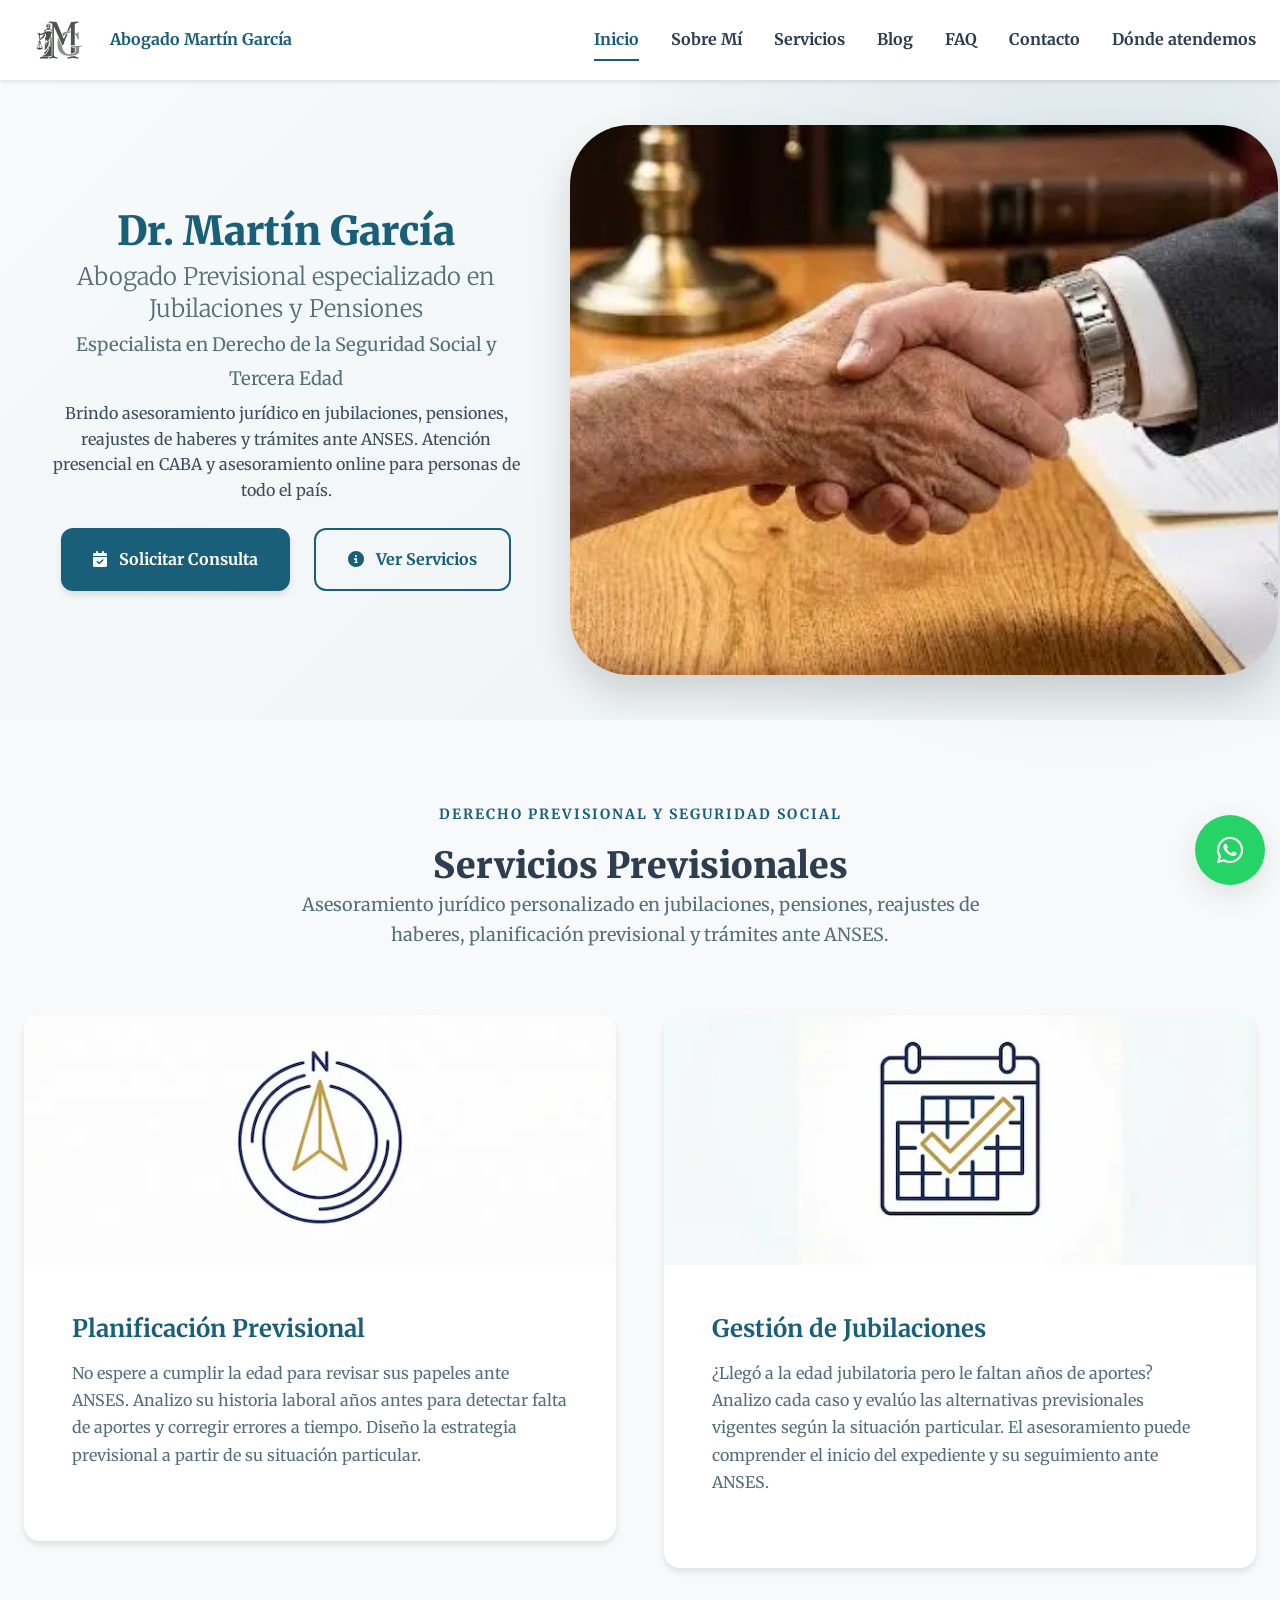
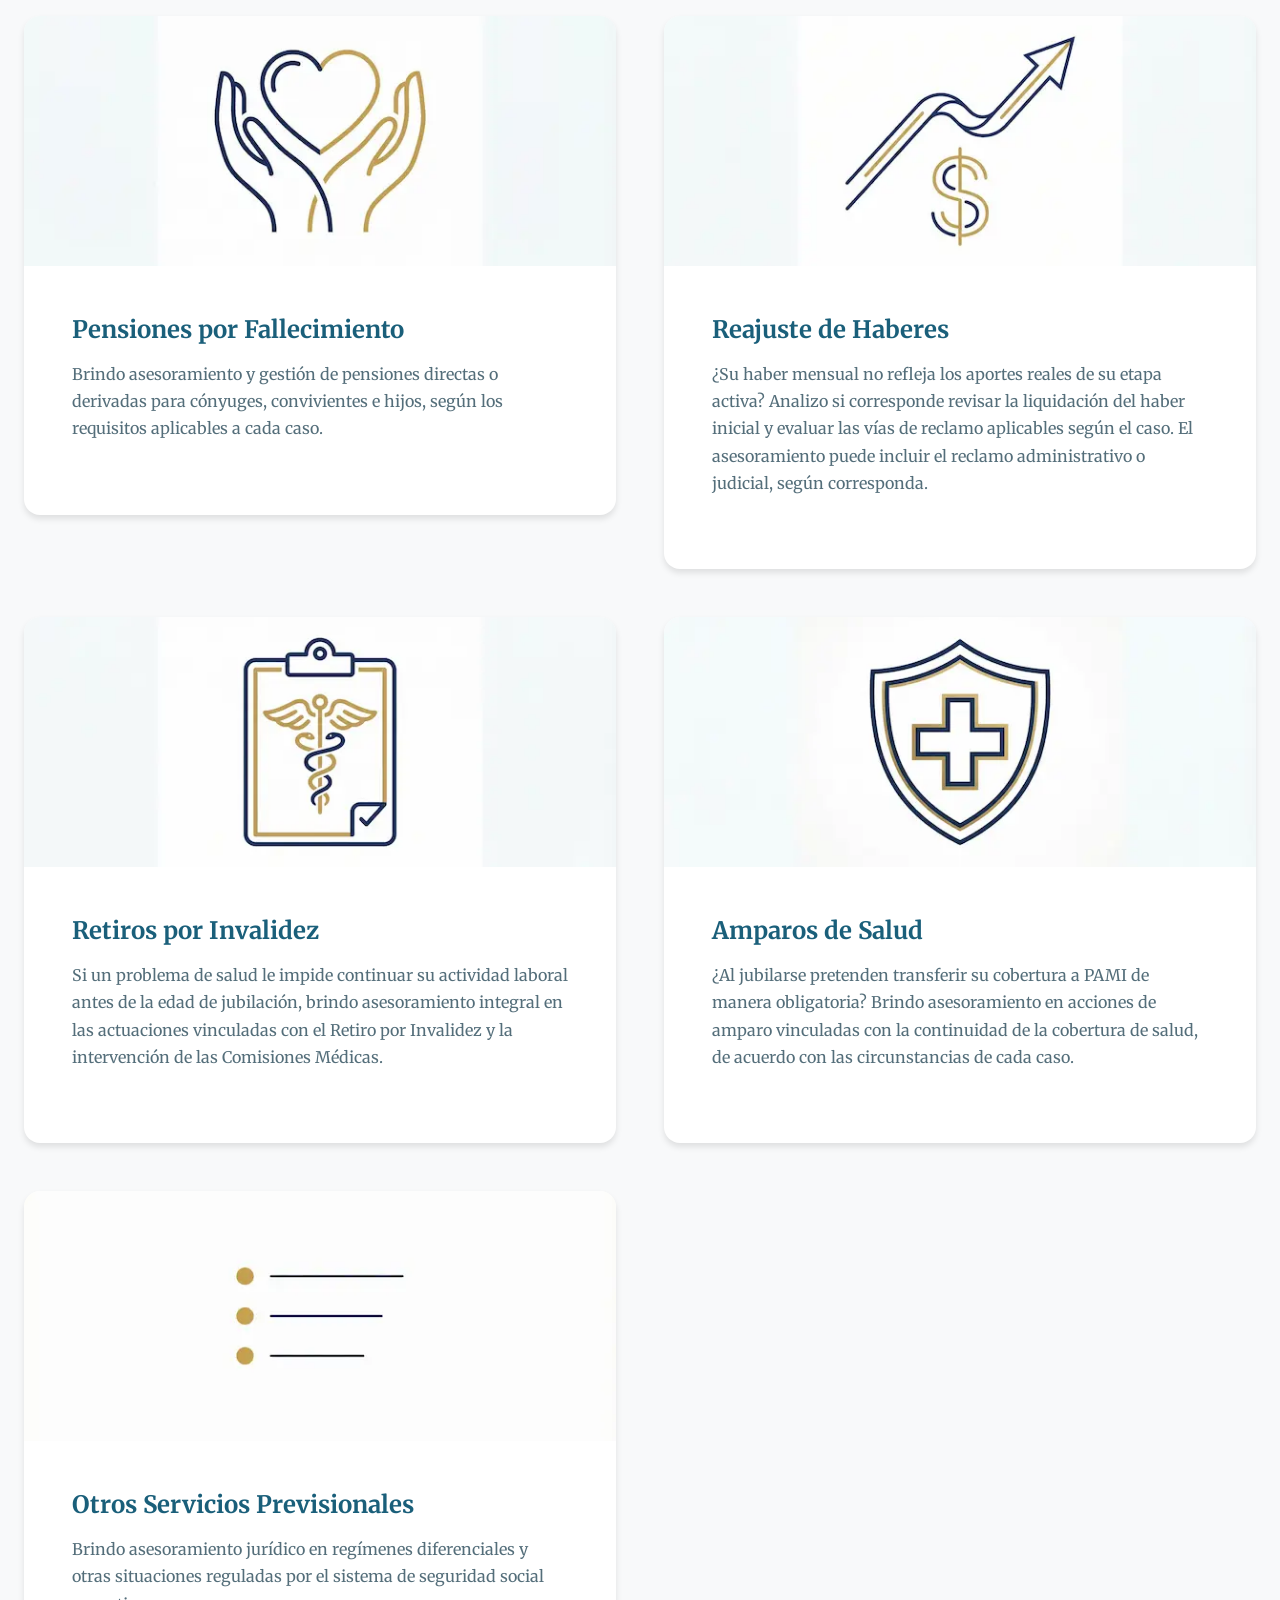
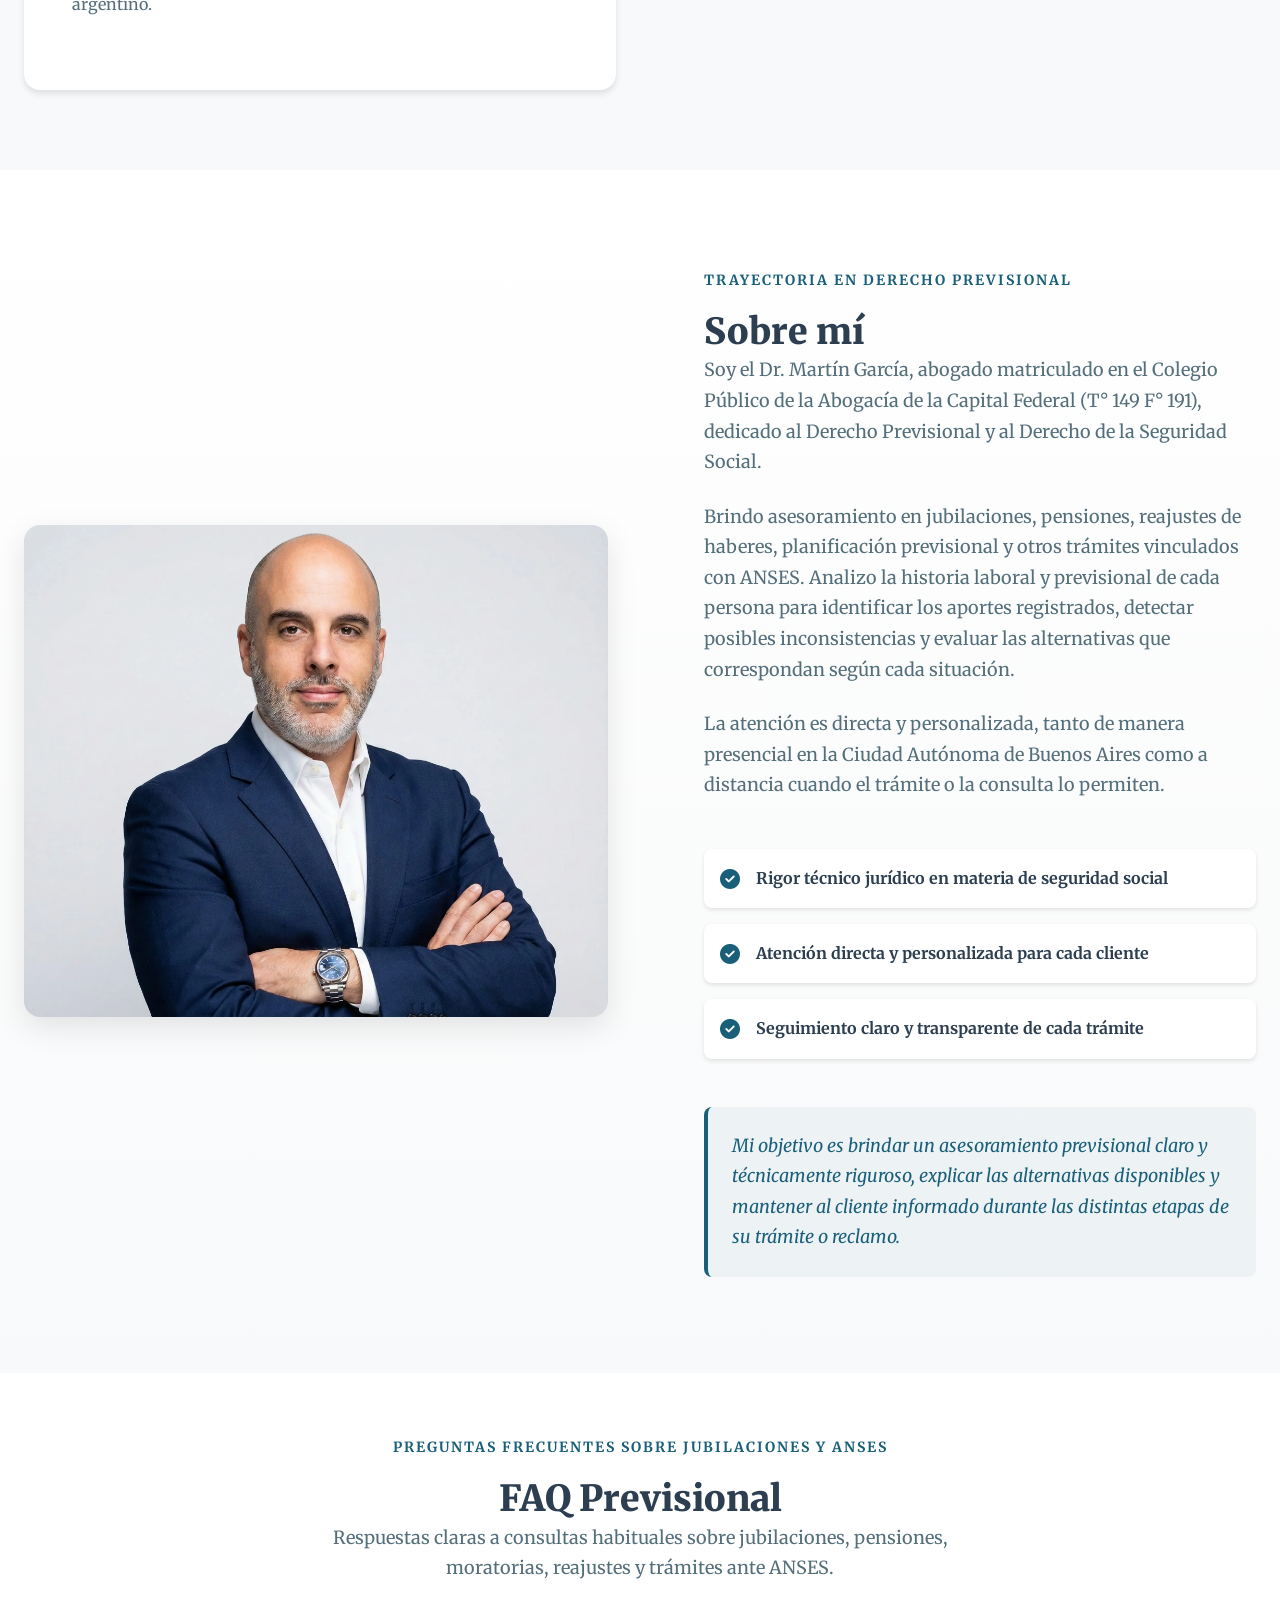
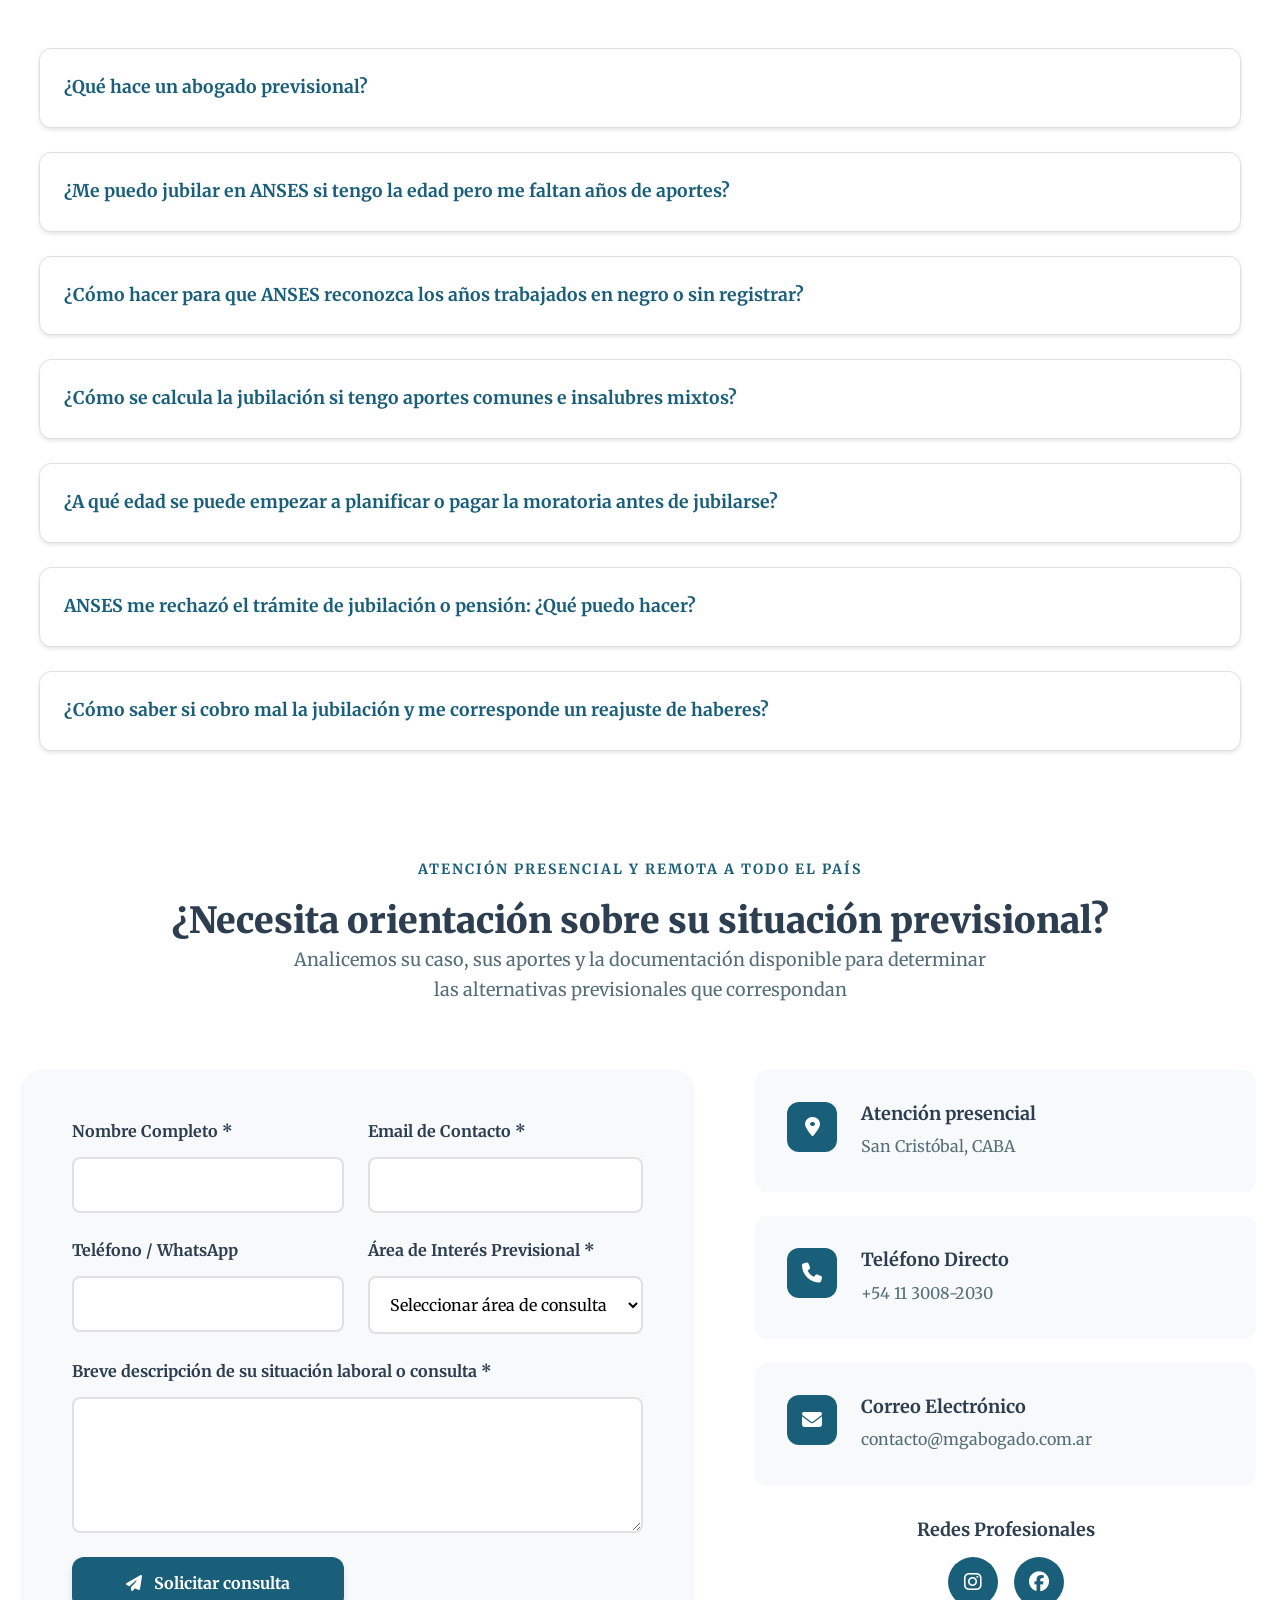
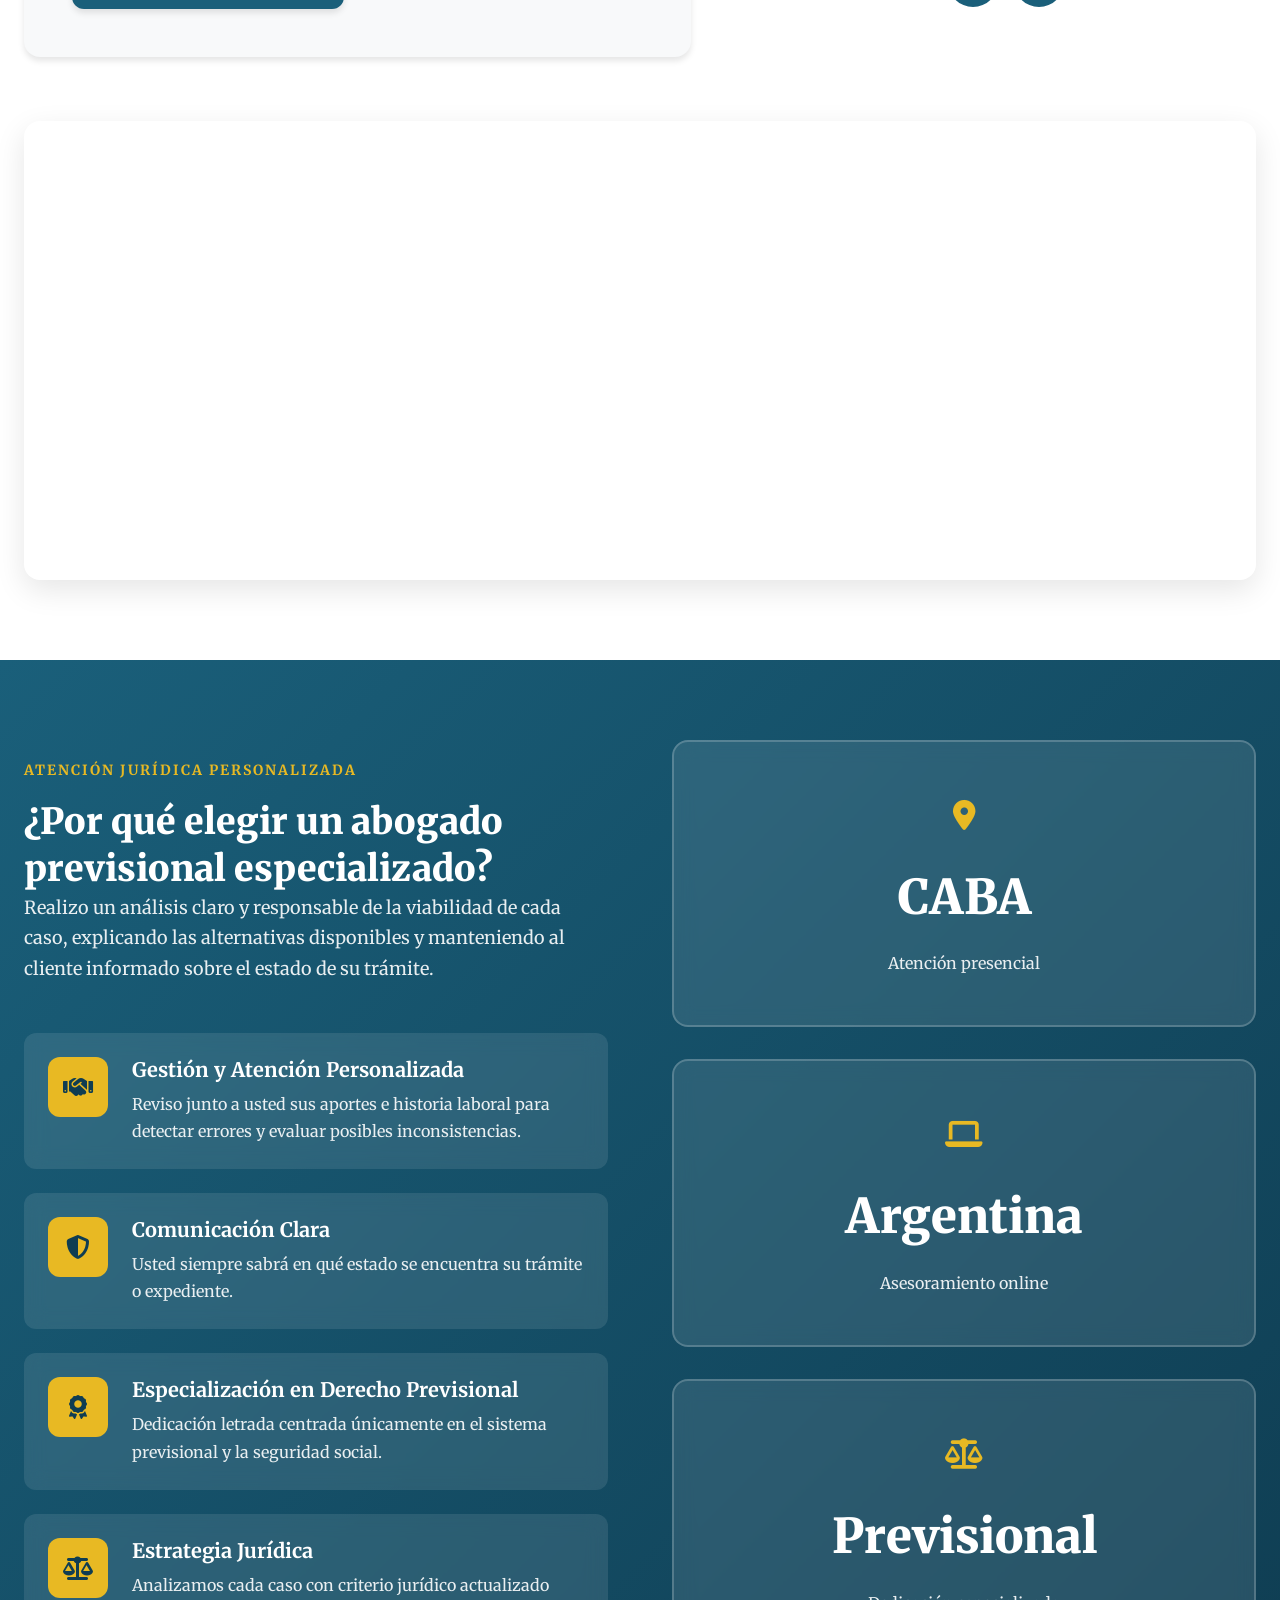
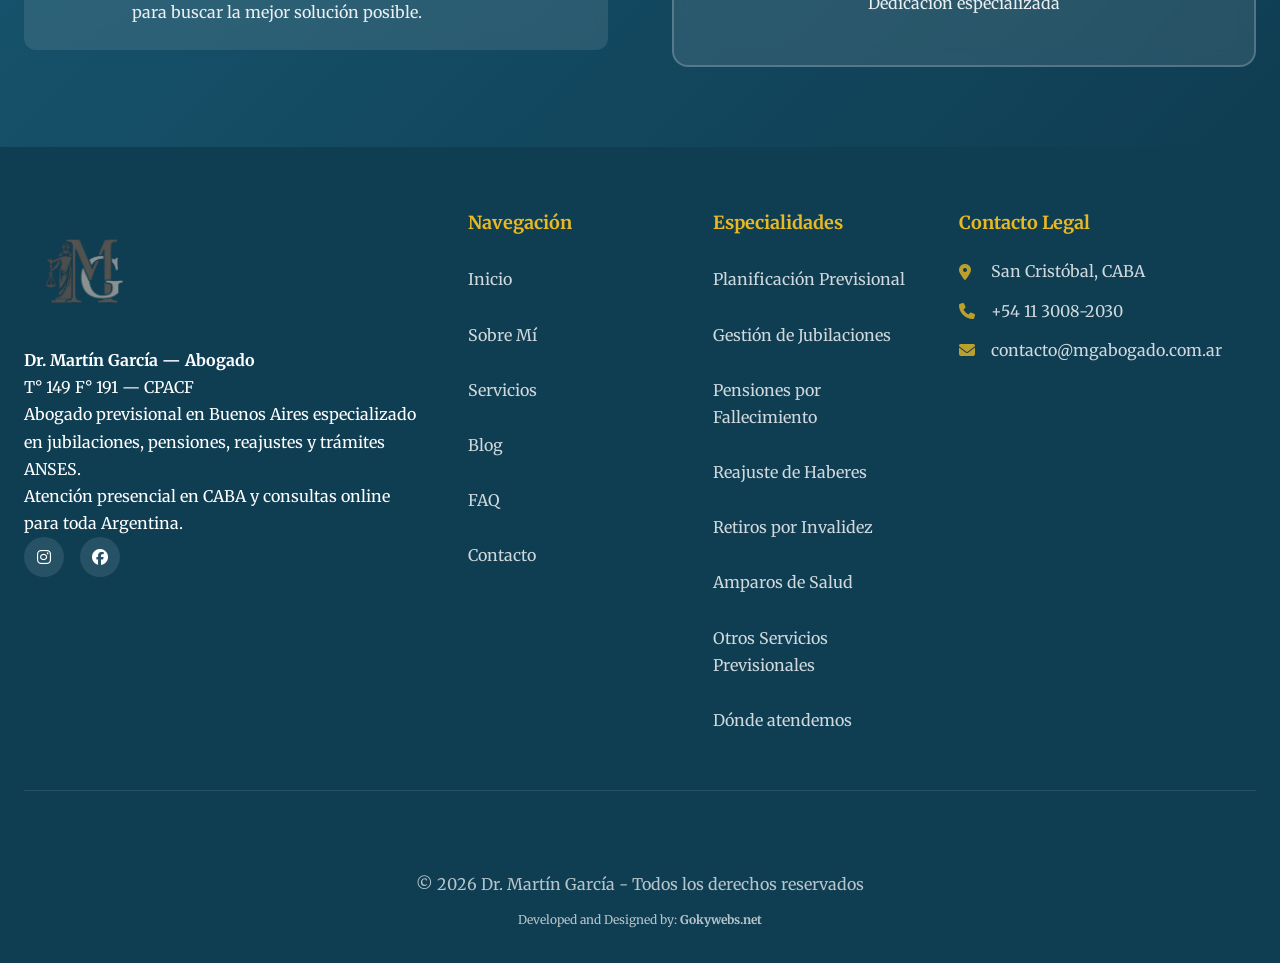
==== index.html @ fd9312ac "Retirar correcciones del punto 2 y conservar solo el punto 1 inglés" ====
<!DOCTYPE html>
<html lang="es">
<head>
    <script type="text/javascript">
    (function(c,l,a,r,i,t,y){
        c[a]=c[a]||function(){(c[a].q=c[a].q||[]).push(arguments)};
        t=l.createElement(r);t.async=1;t.src="https://www.clarity.ms/tag/"+i;
        y=l.getElementsByTagName(r)[0];y.parentNode.insertBefore(t,y);
    })(window, document, "clarity", "script", "xv4t9fs9gx");
</script>
    <!-- Google Tag Manager -->
<script>(function(w,d,s,l,i){w[l]=w[l]||[];w[l].push({'gtm.start':
new Date().getTime(),event:'gtm.js'});var f=d.getElementsByTagName(s)[0],
j=d.createElement(s),dl=l!='dataLayer'?'&l='+l:'';j.async=true;j.src=
'https://www.googletagmanager.com/gtm.js?id='+i+dl;f.parentNode.insertBefore(j,f);
})(window,document,'script','dataLayer','GTM-MPMJT2L8');</script>
<!-- End Google Tag Manager -->
    <meta charset="UTF-8">
    <meta name="viewport" content="width=device-width, initial-scale=1.0">
    
<link rel="icon" type="image/x-icon" href="images/Logos/Martin Garcia Servicios Legales - Isotipo.ico">
    <link rel="apple-touch-icon" href="images/Logos/Martin Garcia Servicios Legales - Isotipo.png">
    
    <meta name="theme-color" content="#1A2E40">
    

    <title>Abogado Previsional en CABA | Jubilaciones y Pensiones</title>
    <meta name="description" content="Abogado previsional en CABA especializado en jubilaciones, pensiones, reajustes de haberes y trámites ante ANSES. Atención presencial y online.">
    <meta name="keywords" content="abogado previsional, jubilaciones, pensiones, ANSES, reajuste de haberes, amparo de salud, abogado previsional buenos aires, moratorias previsionales, retiro por invalidez, derecho previsional argentina, aportes jubilatorios">
    <meta name="author" content="Dr. Martín García">
    <meta name="robots" content="index, follow, max-image-preview:large">
    <meta name="geo.region" content="AR-C">
<meta name="geo.placename" content="Buenos Aires">
<meta name="geo.position" content="-34.6037;-58.3816">
<meta name="ICBM" content="-34.6037, -58.3816">
<meta name="language" content="Spanish">
    <meta property="og:title" content="Abogado Previsional en CABA | Jubilaciones, Pensiones y Reajustes ANSES">
    <meta property="og:description" content="Asesoramiento legal profesional en jubilaciones, pensiones, reajustes y moratorias ante ANSES. Gestión integral presencial y remota para todo el país.">
    <meta property="og:type" content="website">
    
    <meta property="og:site_name" content="Martín García">
    <meta property="og:url" content="https://mgabogado.com.ar/">
    <meta property="og:image" content="https://mgabogado.com.ar/images/Logos/social-share.jpg">
    <meta property="og:image:width" content="1200">
<meta property="og:image:height" content="630">
    <meta property="og:locale" content="es_AR">
    
    <meta name="twitter:card" content="summary_large_image">
    <meta name="twitter:title" content="Abogado Previsional en CABA | Jubilaciones, Pensiones y Reajustes ANSES">
    <meta name="twitter:description" content="Especialista en jubilaciones, pensiones y reajustes en el sistema previsional argentino.">
    <meta name="twitter:image" content="https://mgabogado.com.ar/images/Logos/Martin Garcia Servicios Legales - Isotipo.jpg">
    
    <link rel="canonical" href="https://mgabogado.com.ar/">
<link rel="alternate" hreflang="es-AR" href="https://mgabogado.com.ar/">
<link rel="alternate" hreflang="en" href="https://mgabogado.com.ar/en">
<link rel="alternate" hreflang="x-default" href="https://mgabogado.com.ar/">
   <link rel="preload" as="image" href="images/Logo.webp">
    <link rel="stylesheet" href="styles.css">
    <link rel="preconnect" href="https://fonts.googleapis.com">
<link rel="preconnect" href="https://fonts.gstatic.com" crossorigin>
<link href="https://fonts.googleapis.com/css2?family=Merriweather:wght@300;400;700;900&display=swap" rel="stylesheet" media="print" onload="this.media='all'">
    <link rel="stylesheet" href="https://cdnjs.cloudflare.com/ajax/libs/font-awesome/6.4.0/css/all.min.css" media="print" onload="this.media='all'">
   
<script type="application/ld+json">
{
  "@context": "https://schema.org",
  "@type": "FAQPage",
  "mainEntity": [
    {
      "@type": "Question",
      "name": "¿Qué hace un abogado previsional?",
      "acceptedAnswer": {
        "@type": "Answer",
        "text": "Un abogado previsional analiza la situación laboral y previsional de una persona, revisa sus aportes y servicios y determina las alternativas disponibles para acceder a una jubilación, pensión u otro beneficio previsional. También puede intervenir ante ANSES y en reclamos administrativos o judiciales cuando corresponde."
      }
    },
    {
      "@type": "Question",
      "name": "¿Me puedo jubilar en ANSES si tengo la edad pero me faltan años de aportes?",
      "acceptedAnswer": {
        "@type": "Answer",
        "text": "Sí, en muchos casos es posible acceder a la jubilación aun cuando faltan años de aportes, mediante los regímenes de regularización previsional vigentes (moratorias). Actualmente, la posibilidad de regularizar aportes depende de las modalidades habilitadas por la normativa vigente, que permiten cancelar períodos faltantes para poder completar los requisitos y acceder al beneficio jubilatorio en ANSES."
      }
    },
    {
      "@type": "Question",
      "name": "¿Cómo hacer para que ANSES reconozca los años trabajados en negro o sin registrar?",
      "acceptedAnswer": {
        "@type": "Answer",
        "text": "Para solicitar el reconocimiento de aportes no registrados, se puede iniciar un trámite de probatoria de servicios, aportando prueba documental del vínculo laboral. Esto puede incluir recibos de sueldo, certificaciones laborales, aportes sindicales, registros de obra social o cualquier documentación que permita acreditar la relación de trabajo para su incorporación al cómputo previsional."
      }
    },
    {
      "@type": "Question",
      "name": "¿Cómo se calcula la jubilación si tengo aportes comunes e insalubres mixtos?",
      "acceptedAnswer": {
        "@type": "Answer",
        "text": "Cuando existen servicios comunes e insalubres, no se suman de forma directa. Se aplica un prorrateo de servicios, que permite determinar cómo impactan los distintos períodos en la edad jubilatoria y en los años requeridos. Este mecanismo combina la normativa aplicable a cada tipo de actividad para establecer la edad efectiva de acceso al beneficio previsional."
      }
    },
    {
      "@type": "Question",
      "name": "¿A qué edad se puede empezar a planificar o pagar la moratoria antes de jubilarse?",
      "acceptedAnswer": {
        "@type": "Answer",
        "text": "La planificación previsional puede iniciarse varios años antes de la edad jubilatoria. En la práctica, muchas personas comienzan a analizar su situación a partir de los 50 años en mujeres y 55 en hombres, con el objetivo de evaluar aportes faltantes y posibles escenarios de regularización. Esto permite anticipar el acceso al beneficio y ordenar la situación previsional con tiempo, según la normativa vigente."
      }
    },
    {
      "@type": "Question",
      "name": "ANSES me rechazó el trámite de jubilación o pensión: ¿Qué puedo hacer?",
      "acceptedAnswer": {
        "@type": "Answer",
        "text": "Si el organismo emite una resolución denegatoria, es posible revisar los fundamentos del rechazo y presentar un recurso administrativo o judicial, según el caso. En general, los reclamos pueden tramitarse mediante recursos ante la CARSS o mediante acciones judiciales previsionales, dependiendo del motivo del rechazo y de la etapa del expediente."
      }
    },
    {
      "@type": "Question",
      "name": "¿Cómo saber si cobro mal la jubilación y me corresponde un reajuste de haberes?",
      "acceptedAnswer": {
        "@type": "Answer",
        "text": "Para determinar si un haber jubilatorio está correctamente calculado, es necesario analizar la historia laboral, los salarios históricos y la movilidad aplicada en el beneficio. Cuando existen diferencias entre los ingresos reales y el haber percibido, puede corresponder un análisis técnico de reajuste previsional, considerando la normativa vigente y la jurisprudencia de la Corte Suprema en materia de movilidad jubilatoria."
      }
    }
  ]
}
</script>

<script type="application/ld+json">
{
  "@context": "https://schema.org",
  "@graph": [

    {
      "@type": "Person",
      "@id": "https://mgabogado.com.ar/#person",
      "name": "Dr. Martín García",
      "url": "https://mgabogado.com.ar/",
      "image": "https://mgabogado.com.ar/images/FotoPerfil.webp",
      "jobTitle": "Abogado Previsional",
      "mainEntityOfPage": {
        "@id": "https://mgabogado.com.ar/#webpage"
      },
      "description": "Dr. Martín García, abogado previsional matriculado en el Colegio Público de la Abogacía de la Capital Federal, dedicado al Derecho Previsional y al Derecho de la Seguridad Social.",
      "telephone": "+541130082030",
      "email": "contacto@mgabogado.com.ar",
      "address": {
        "@type": "PostalAddress",
        "addressLocality": "Buenos Aires",
        "addressRegion": "CABA",
        "addressCountry": "AR"
      },
      "areaServed": [
        {"@type": "City", "name": "Ciudad Autónoma de Buenos Aires"},
        {"@type": "Country", "name": "Argentina"}
      ],
      "knowsAbout": [
        "Derecho Previsional",
        "Derecho de la Seguridad Social",
        "Jubilaciones",
        "Pensiones",
        "ANSES",
        "Reajuste de Haberes",
        "Retiro por Invalidez",
        "Pensiones por Fallecimiento",
        "Planificación Previsional",
        "Moratorias Previsionales"
      ],
      "sameAs": [
        "https://www.instagram.com/ab.martingarcia/",
        "https://www.facebook.com/AbogadoGarciaMartin/",
        "https://ar.linkedin.com/in/martin-gabriel-garcia"
      ],
      "hasOfferCatalog": {
        "@type": "OfferCatalog",
        "name": "Servicios Jurídicos Previsionales",
        "itemListElement": [
          {"@type": "Offer", "itemOffered": {"@type": "Service", "name": "Planificación Previsional"}},
          {"@type": "Offer", "itemOffered": {"@type": "Service", "name": "Gestión de Jubilaciones"}},
          {"@type": "Offer", "itemOffered": {"@type": "Service", "name": "Pensiones por Fallecimiento"}},
          {"@type": "Offer", "itemOffered": {"@type": "Service", "name": "Reajuste de Haberes"}},
          {"@type": "Offer", "itemOffered": {"@type": "Service", "name": "Retiro por Invalidez"}},
          {"@type": "Offer", "itemOffered": {"@type": "Service", "name": "Amparos de Salud"}}
        ]
      }
    },

    {
      "@type": "WebSite",
      "@id": "https://mgabogado.com.ar/#website",
      "url": "https://mgabogado.com.ar/",
      "name": "Dr. Martín García - Abogado Previsional",
      "publisher": {
        "@id": "https://mgabogado.com.ar/#person"
      },
      "inLanguage": "es-AR"
    },

    {
      "@type": "WebPage",
      "@id": "https://mgabogado.com.ar/#webpage",
      "url": "https://mgabogado.com.ar/",
      "name": "Abogado Previsional en CABA | Jubilaciones, Pensiones y Reajustes ANSES",
      "isPartOf": {
        "@id": "https://mgabogado.com.ar/#website"
      },
      "about": [
        {"@id": "https://mgabogado.com.ar/#person"},
        {
          "@type": "DefinedTerm",
          "name": "Derecho Previsional"
        },
        {
          "@type": "DefinedTerm",
          "name": "Jubilaciones ANSES"
        }
      ],
      "mentions": [
        {
          "@type": "Thing",
          "name": "Reajuste de Haberes"
        },
        {
          "@type": "Thing",
          "name": "Moratorias Previsionales"
        }
      ],
      "primaryImageOfPage": {
        "@type": "ImageObject",
        "url": "https://mgabogado.com.ar/images/Logos/Martin%20Garcia%20Servicios%20Legales%20-%20Isotipo.png"
      }
    }

  ]
}
</script>

<style>
        .hero__title {
            margin-bottom: 0.3rem !important;
        }
        .hero__description {
            margin-top: 0 !important;
            margin-bottom: 0.4rem !important;
            font-size: 1.15rem !important;
        }
        .hero__seo-text {
            margin-top: 0 !important;
            margin-bottom: 1.5rem !important;
            font-size: 1rem !important;
            line-height: 1.6 !important;
            opacity: .92 !important;
            max-width: 700px !important;
        }
    </style>
</head>
<body>
    <!-- Google Tag Manager (noscript) -->
<noscript><iframe src="https://www.googletagmanager.com/ns.html?id=GTM-MPMJT2L8"
height="0" width="0" style="display:none;visibility:hidden"></iframe></noscript>
<!-- End Google Tag Manager (noscript) -->
    <header class="header" id="header">
        <nav class="nav container">
            <div class="nav__brand">
                <img src="images/Logo.webp" alt="Dr. Martín García - Abogado previsional en Buenos Aires" class="nav__logo">
                <span class="nav__name">Abogado Martín García</span>
            </div>
            
            <div class="nav__menu" id="nav-menu">
                <ul class="nav__list">
                    <li class="nav__item">
                        <a href="#inicio" class="nav__link active-link" title="Ir al inicio">Inicio</a>
                    </li>
                    <li class="nav__item">
                        <a href="#sobre-mi" class="nav__link" title="Conocer la trayectoria del Dr. Martín García">Sobre Mí</a>
                    </li>
                    <li class="nav__item">
                        <a href="#servicios" class="nav__link" title="Servicios legales previsionales">Servicios</a>
                    </li>
                    <li class="nav__item">
                        <a href="https://blog.mgabogado.com.ar" target="_blank" rel="noopener noreferrer" class="nav__link" title="Visitar el blog de Derecho Previsional">Blog</a>
                    </li>
<li class="nav__item">
    <a href="#faq" class="nav__link">FAQ</a>
</li>
                    <li class="nav__item">
                        <a href="#contacto" class="nav__link" title="Contactar al Dr. Martín García">Contacto</a>
                    </li>
                    <li class="nav__item">
                        <a href="abogado-previsional-buenos-aires.html" class="nav__link" title="Dónde atendemos">Dónde atendemos</a>
                    </li>
                </ul>
                <div class="nav__close" id="nav-close">
                    <i class="fas fa-times"></i>
                </div>
            </div>

            <div class="nav__toggle" id="nav-toggle">
                <i class="fas fa-bars"></i>
            </div>
        </nav>
    </header>

    <section class="hero" id="inicio">
        <div class="hero__container container">
            <div class="hero__content">
                <div class="hero__text" data-aos="fade-right">

                    <h1 class="hero__title">
                        <span class="hero__title-main">
                            Dr. Martín García
                        </span>
                        <span class="hero__title-sub">
                            Abogado Previsional especializado en Jubilaciones y Pensiones
                        </span>
                    </h1>

                    <p class="hero__description">
                        Especialista en Derecho de la Seguridad Social y Tercera Edad
                    </p>

                    <p class="hero__seo-text">
                        Brindo asesoramiento jurídico en jubilaciones, pensiones, reajustes de haberes y trámites ante ANSES. Atención presencial en CABA y asesoramiento online para personas de todo el país.
                    </p>

                    <div class="hero__buttons">
                        <a href="#contacto" class="btn btn--primary" title="Solicitar una consulta legal">
                            <i class="fas fa-calendar-check"></i>
                            Solicitar Consulta
                        </a>
                        <a href="#servicios" class="btn btn--secondary" title="Ver servicios previsionales">
                            <i class="fas fa-info-circle"></i>
                            Ver Servicios
                        </a>
                    </div>

                </div>
            </div>

            <div class="hero__image" data-aos="fade-left">
           <div class="hero__image-wrapper">
    <img 
        src="images/Derecho.webp"
        alt="Abogado previsional especializado en jubilaciones y pensiones en Argentina"
        fetchpriority="high"
        loading="eager"
        width="700"
        height="900"
    >
    <div class="hero__image-decoration"></div>
</div>
            </div>
        </div>
    </section>

    <section class="services" id="servicios">
        <div class="container">
            <div class="section__header" data-aos="fade-up">
                <span class="section__subtitle">Derecho Previsional y Seguridad Social</span>
                <h2><span class="section__title">Servicios Previsionales</span></h2>
                <p class="section__description">
                    Asesoramiento jurídico personalizado en jubilaciones, pensiones, reajustes de haberes, planificación previsional y trámites ante ANSES.
                </p>
            </div>

            <div class="services__grid">
                <a href="planificacion-previsional.html" class="service-card-link">

<div class="service-card" data-aos="fade-up" data-aos-delay="100">
                    <div class="service-card__image">
                        <img src="images/planificacion.webp" alt="Icono de Planificación Previsional y análisis de aportes">

                    </div>
                    <div class="service-card__content">
                        <h3 class="service-card__title">Planificación Previsional</h3>
                        <p class="service-card__description">
                            No espere a cumplir la edad para revisar sus papeles ante ANSES. Analizo su historia laboral años antes para detectar falta de aportes y corregir errores a tiempo. Diseño la estrategia previsional a partir de su situación particular.
                        </p>
                        <ul class="service-card__list">
                            <li><i class="fas fa-chevron-right"></i> Análisis integral de historia laboral</li>
                            <li><i class="fas fa-chevron-right"></i> Detección de aportes no registrados</li>
                            <li><i class="fas fa-chevron-right"></i> Corrección de datos patrimoniales</li>
                            <li><i class="fas fa-chevron-right"></i> Estrategia de jubilación anticipada</li>
                            <li><i class="fas fa-chevron-right"></i> Maximización del haber previsional</li>
                        </ul>
                    </div>
                </div>

</a>
<a href="gestion-jubilaciones.html" class="service-card-link">                
<div class="service-card" data-aos="fade-up" data-aos-delay="200">
                    <div class="service-card__image">
                        <img src="images/jubilaciones.webp" alt="Icono de Gestión de Jubilaciones ordinarias y especiales">                    </div> 
                    <div class="service-card__content">
                        <h3 class="service-card__title">Gestión de Jubilaciones</h3>
                        <p class="service-card__description">
                            ¿Llegó a la edad jubilatoria pero le faltan años de aportes? Analizo cada caso y evalúo las alternativas previsionales vigentes según la situación particular. El asesoramiento puede comprender el inicio del expediente y su seguimiento ante ANSES.
                        </p>
                        <ul class="service-card__list">
                            <li><i class="fas fa-chevron-right"></i> Aplicación de moratorias previsionales vigentes</li>
                            <li><i class="fas fa-chevron-right"></i> Armado e inicio de expedientes administrativos</li>
                            <li><i class="fas fa-chevron-right"></i> Seguimiento completo en dependencias de ANSES</li>
                            <li><i class="fas fa-chevron-right"></i> Regularización de deudas autónomas</li>
                            <li><i class="fas fa-chevron-right"></i> Acompañamiento integral hasta el primer cobro</li>
                        </ul>
                    </div>
                </div>
</a>
<a href="pensiones-por-fallecimiento.html" class="service-card-link">
                <div class="service-card" data-aos="fade-up" data-aos-delay="300">
                    <div class="service-card__image">
                        <img src="images/pensiones.webp" alt="Icono de trámite de Pensiones por fallecimiento">
                    </div>
                    <div class="service-card__content">
                        <h3 class="service-card__title">Pensiones por Fallecimiento</h3>
                        <p class="service-card__description">
                            Brindo asesoramiento y gestión de pensiones directas o derivadas para cónyuges, convivientes e hijos, según los requisitos aplicables a cada caso.
                        </p>
                        <ul class="service-card__list">
                            <li><i class="fas fa-chevron-right"></i> Pensiones directas por fallecimiento de activo</li>
                            <li><i class="fas fa-chevron-right"></i> Pensiones derivadas de un haber jubilatorio</li>
                            <li><i class="fas fa-chevron-right"></i> Acreditación de vínculos para convivientes</li>
                            <li><i class="fas fa-chevron-right"></i> Solicitud de beneficios para hijos menores o con discapacidad</li>
                            <li><i class="fas fa-chevron-right"></i> Trámite prioritario y urgente</li>
                        </ul>
                    </div>
                </div>
</a>
<a href="reajuste-de-haberes.html" class="service-card-link">
                <div class="service-card" data-aos="fade-up" data-aos-delay="400">
                    <div class="service-card__image">
                        <img src="images/reajuste.webp" alt="Icono de Reajuste de Haberes y demandas judiciales">
                    </div> 
                    <div class="service-card__content">
                        <h3 class="service-card__title">Reajuste de Haberes</h3>
                        <p class="service-card__description">
                            ¿Su haber mensual no refleja los aportes reales de su etapa activa? Analizo si corresponde revisar la liquidación del haber inicial y evaluar las vías de reclamo aplicables según el caso. El asesoramiento puede incluir el reclamo administrativo o judicial, según corresponda.
                        </p>
                        <ul class="service-card__list">
                            <li><i class="fas fa-chevron-right"></i> Auditoría técnica de la liquidación inicial</li>
                            <li><i class="fas fa-chevron-right"></i> Reclamos administrativos de movilidad</li>
                            <li><i class="fas fa-chevron-right"></i> Demandas judiciales por reajuste de haberes</li>
                            <li><i class="fas fa-chevron-right"></i> Aplicación de jurisprudencia (Badaro, Elliff, Blanco)</li>
                            <li><i class="fas fa-chevron-right"></i> Ejecución de sentencias y cobro de retroactivos</li>
                        </ul>
                    </div>
                </div>
</a>
<a href="retiro-por-invalidez.html" class="service-card-link">
                <div class="service-card" data-aos="fade-up" data-aos-delay="500">
                    <div class="service-card__image">
                        <img src="images/retiro.webp" alt="Icono de Retiro por Invalidez y comisiones médicas">

                    </div>
                    <div class="service-card__content">
                        <h3 class="service-card__title">Retiros por Invalidez</h3>
                        <p class="service-card__description">
                            Si un problema de salud le impide continuar su actividad laboral antes de la edad de jubilación, brindo asesoramiento integral en las actuaciones vinculadas con el Retiro por Invalidez y la intervención de las Comisiones Médicas.
                        </p>
                        <ul class="service-card__list">
                            <li><i class="fas fa-chevron-right"></i> Evaluación de regularidad de aportes exigida</li>
                            <li><i class="fas fa-chevron-right"></i> Tramitación de Retiro Transitorio por Invalidez (RTI)</li>
                            <li><i class="fas fa-chevron-right"></i> Representación y asistencia ante Comisiones Médicas</li>
                            <li><i class="fas fa-chevron-right"></i> Interposición de recursos de apelación y revisión</li>
                            <li><i class="fas fa-chevron-right"></i> Conversión a retiro definitivo</li>
                        </ul>
                    </div>
                </div>
</a>
<a href="amparos-de-salud.html" class="service-card-link">
                <div class="service-card" data-aos="fade-up" data-aos-delay="600">
                    <div class="service-card__image">
                        <img src="images/amparo.webp" alt="Icono de Amparos de Salud y protección de cobertura médica">

                    </div>
                    <div class="service-card__content">
                        <h3 class="service-card__title">Amparos de Salud</h3>
                        <p class="service-card__description">
                            ¿Al jubilarse pretenden transferir su cobertura a PAMI de manera obligatoria? Brindo asesoramiento en acciones de amparo vinculadas con la continuidad de la cobertura de salud, de acuerdo con las circunstancias de cada caso.
                        </p>
                        <ul class="service-card__list">
                            <li><i class="fas fa-chevron-right"></i> Interposición de acciones de amparo de salud urgentes</li>
                            <li><i class="fas fa-chevron-right"></i> Derecho de continuidad en la Obra Social de origen</li>
                            <li><i class="fas fa-chevron-right"></i> Mantenimiento de afiliación en empresas de Medicina Prepaga</li>
                            <li><i class="fas fa-chevron-right"></i> Freno legal a aumentos abusivos por edad</li>
                            <li><i class="fas fa-chevron-right"></i> Cobertura total de tratamientos y medicamentos complejos</li>
                        </ul>
                    </div>
                </div>
</a>
<a href="/otros-servicios-previsionales" class="service-card-link">
                <div class="service-card" data-aos="fade-up" data-aos-delay="700">
                    <div class="service-card__image">
                        <img src="images/otros servicios.webp" alt="Icono de regímenes especiales y convenios previsionales">

                    </div>
                    <div class="service-card__content">
                        <h3 class="service-card__title">Otros Servicios Previsionales</h3>
                        <p class="service-card__description">
                            Brindo asesoramiento jurídico en regímenes diferenciales y otras situaciones reguladas por el sistema de seguridad social argentino.
                        </p>
                        <ul class="service-card__list">
                            <li><i class="fas fa-chevron-right"></i> Reconocimiento de Servicios y certificación de aportes</li>
                            <li><i class="fas fa-chevron-right"></i> Jubilaciones Docentes (Nacionales y Provinciales)</li>
                            <li><i class="fas fa-chevron-right"></i> Regímenes Diferenciales (Construcción, Insalubres, Transportes)</li>
                            <li><i class="fas fa-chevron-right"></i> Jubilaciones por Convenios Internacionales de reciprocidad</li>
                            <li><i class="fas fa-chevron-right"></i> Regulación de deuda previsional para autónomos y monotributistas</li>
                        </ul>
                    </div>

                </div>
</a>
            </div>

        </div>


    </section>

    <section class="about" id="sobre-mi">
        <div class="container">
            <div class="about__wrapper">
                <div class="about__image" data-aos="fade-right">
                    <img src="images/FotoPerfil.webp" alt="Retrato profesional del Dr. Martín García, abogado especialista en jubilaciones y pensiones">

                </div>
                <div class="about__content" data-aos="fade-left">
                    <span class="section__subtitle">Trayectoria en Derecho Previsional</span>
                    <h2><span class="section__title">Sobre mí</span></h2>
                    
                    <p class="about__text">
                        Soy el Dr. Martín García, abogado matriculado en el Colegio Público de la Abogacía de la Capital Federal (T° 149 F° 191), dedicado al Derecho Previsional y al Derecho de la Seguridad Social.
                    </p>
                    <p class="about__text">
                        Brindo asesoramiento en jubilaciones, pensiones, reajustes de haberes, planificación previsional y otros trámites vinculados con ANSES. Analizo la historia laboral y previsional de cada persona para identificar los aportes registrados, detectar posibles inconsistencias y evaluar las alternativas que correspondan según cada situación.
                    </p>
                    <p class="about__text">
                        La atención es directa y personalizada, tanto de manera presencial en la Ciudad Autónoma de Buenos Aires como a distancia cuando el trámite o la consulta lo permiten.
                    </p>
                    
                    <div class="about__features">
                        <div class="about__feature">
                            <i class="fas fa-check-circle"></i>
                            <span>Rigor técnico jurídico en materia de seguridad social</span>
                        </div>
                        <div class="about__feature">
                            <i class="fas fa-check-circle"></i>
                            <span>Atención directa y personalizada para cada cliente</span>
                        </div>
                        <div class="about__feature">
                            <i class="fas fa-check-circle"></i>
                            <span>Seguimiento claro y transparente de cada trámite</span>
                        </div>
                    </div>

                    <p class="about__cta">
                        Mi objetivo es brindar un asesoramiento previsional claro y técnicamente riguroso, explicar las alternativas disponibles y mantener al cliente informado durante las distintas etapas de su trámite o reclamo.
                    </p>
                </div>
            </div>
        </div>
    </section>
<section class="faq" id="faq">
    <div class="container">
        <div class="section__header" data-aos="fade-up">
            <span class="section__subtitle">Preguntas Frecuentes sobre Jubilaciones y ANSES</span>
            <h2><span class="section__title">FAQ Previsional</span></h2>
            <p class="section__description">
                Respuestas claras a consultas habituales sobre jubilaciones, pensiones, moratorias, reajustes y trámites ante ANSES.
            </p>
        </div>

        <div class="faq__container">

            <details class="faq__item">
                <summary>¿Qué hace un abogado previsional?</summary>
                <p>
                    Un abogado previsional analiza la situación laboral y previsional de una persona, revisa sus aportes y servicios y determina las alternativas disponibles para acceder a una jubilación, pensión u otro beneficio previsional. También puede intervenir ante ANSES y en reclamos administrativos o judiciales cuando corresponde.
                </p>
            </details>

            <details class="faq__item">
                <summary>¿Me puedo jubilar en ANSES si tengo la edad pero me faltan años de aportes?</summary>
                <p>
                    Sí, en muchos casos es posible acceder a la jubilación aun cuando faltan años de aportes, mediante los regímenes de regularización previsional vigentes (moratorias). Actualmente, la posibilidad de regularizar aportes depende de las modalidades habilitadas por la normativa vigente, que permiten cancelar períodos faltantes para poder completar los requisitos y acceder al beneficio jubilatorio en ANSES.
                </p>
            </details>

            <details class="faq__item">
                <summary>¿Cómo hacer para que ANSES reconozca los años trabajados en negro o sin registrar?</summary>
                <p>
                    Para solicitar el reconocimiento de aportes no registrados, se puede iniciar un trámite de probatoria de servicios, aportando prueba documental del vínculo laboral. Esto puede incluir recibos de sueldo, certificaciones laborales, aportes sindicales, registros de obra social o cualquier documentación que permita acreditar la relación de trabajo para su incorporación al cómputo previsional.
                </p>
            </details>

            <details class="faq__item">
                <summary>¿Cómo se calcula la jubilación si tengo aportes comunes e insalubres mixtos?</summary>
                <p>
                    Cuando existen servicios comunes e insalubres, no se suman de forma directa. Se aplica un prorrateo de servicios, que permite determinar cómo impactan los distintos períodos en la edad jubilatoria y en los años requeridos. Este mecanismo combina la normativa aplicable a cada tipo de actividad para establecer la edad efectiva de acceso al beneficio previsional.
                </p>
            </details>

            <details class="faq__item">
                <summary>¿A qué edad se puede empezar a planificar o pagar la moratoria antes de jubilarse?</summary>
                <p>
                    La planificación previsional puede iniciarse varios años antes de la edad jubilatoria. En la práctica, muchas personas comienzan a analizar su situación a partir de los 50 años en mujeres y 55 en hombres, con el objetivo de evaluar aportes faltantes y posibles escenarios de regularización. Esto permite anticipar el acceso al beneficio y ordenar la situación previsional con tiempo, según la normativa vigente.
                </p>
            </details>

            <details class="faq__item">
                <summary>ANSES me rechazó el trámite de jubilación o pensión: ¿Qué puedo hacer?</summary>
                <p>
                    Si el organismo emite una resolución denegatoria, es posible revisar los fundamentos del rechazo y presentar un recurso administrativo o judicial, según el caso. En general, los reclamos pueden tramitarse mediante recursos ante la CARSS o mediante acciones judiciales previsionales, dependiendo del motivo del rechazo y de la etapa del expediente.
                </p>
            </details>

            <details class="faq__item">
                <summary>¿Cómo saber si cobro mal la jubilación y me corresponde un reajuste de haberes?</summary>
                <p>
                    Para determinar si un haber jubilatorio está correctamente calculado, es necesario analizar la historia laboral, los salarios históricos y la movilidad aplicada en el beneficio. Cuando existen diferencias entre los ingresos reales y el haber percibido, puede corresponder un análisis técnico de reajuste previsional, considerando la normativa vigente y la jurisprudencia de la Corte Suprema en materia de movilidad jubilatoria.
                </p>
            </details>

        </div>
    </div>
</section>
    <section class="contact" id="contacto">
        <div class="container">
            <div class="section__header" data-aos="fade-up">
                <span class="section__subtitle">Atención Presencial y Remota a Todo el País</span>
                <h2><span class="section__title">¿Necesita orientación sobre su situación previsional?</span></h2>
                <p class="section__description">
                    Analicemos su caso, sus aportes y la documentación disponible para determinar las alternativas previsionales que correspondan
                </p>
            </div>

            <div class="contact__wrapper">
                <div class="contact__info" data-aos="fade-right">
                    <div class="contact__info-card">
                        <div class="contact__info-icon">
                            <i class="fas fa-map-marker-alt"></i>
                        </div>
                        <div class="contact__info-content">
                            <h4>Atención presencial</h4>
                            <p>San Cristóbal, CABA</p>
                        </div>
                    </div>

                    <div class="contact__info-card">
                        <div class="contact__info-icon">
                            <i class="fas fa-phone"></i>
                        </div>
                        <div class="contact__info-content">
                            <h4>Teléfono Directo</h4>
                            <p><a href="tel:+541130082030" title="Llamar al Dr. Martín García">+54 11 3008-2030</a></p>
                        </div>
                    </div>

                    <div class="contact__info-card">
                        <div class="contact__info-icon">
                            <i class="fas fa-envelope"></i>
                        </div>
                        <div class="contact__info-content">
                            <h4>Correo Electrónico</h4>
                            <p><a href="mailto:contacto@mgabogado.com.ar" title="Enviar correo electrónico corporativo">contacto@mgabogado.com.ar</a></p>
                        </div>
                    </div>

                    <div class="contact__social">
                        <h4>Redes Profesionales</h4>
                        <div class="social__links">
                            <a href="https://www.instagram.com/ab.martingarcia/" target="_blank" rel="noopener noreferrer" class="social__link" title="Seguir al Dr. Martín García en Instagram">
                                <i class="fab fa-instagram"></i>
                            </a>
                            <a href="https://www.facebook.com/AbogadoGarciaMartin/" target="_blank" rel="noopener noreferrer" class="social__link" title="Seguir al Dr. Martín García en Facebook">
                                <i class="fab fa-facebook"></i>
                            </a>
                        </div>
                    </div>
                </div>

                <form class="contact__form" id="contact-form" data-aos="fade-left">
                    <div class="form__group">
                        <label for="name" class="form__label">Nombre Completo *</label>
                        <input type="text" id="name" name="name" class="form__input" required>
                    </div>

                    <div class="form__group">
                        <label for="email" class="form__label">Email de Contacto *</label>
                        <input type="email" id="email" name="email" class="form__input" required>
                    </div>

                    <div class="form__group">
                        <label for="phone" class="form__label">Teléfono / WhatsApp</label>
                        <input type="tel" id="phone" name="phone" class="form__input">
                    </div>

                    <div class="form__group">
                        <label for="service" class="form__label">Área de Interés Previsional *</label>
                        <select id="service" name="service" class="form__input" required>
                            <option value="">Seleccionar área de consulta</option>
                            <option value="Planificación Previsional">Planificación Previsional</option>
                            <option value="Gestión de Jubilaciones">Gestión de Jubilaciones</option>
                            <option value="Pensiones por Fallecimiento">Pensiones por Fallecimiento</option>
                            <option value="Reajuste de Haberes">Reajuste de Haberes</option>
                            <option value="Retiros por Invalidez">Retiros por Invalidez</option>
                            <option value="Amparos de Salud">Amparos de Salud</option>
                            <option value="Otro">Otros servicios previsionales</option>
                        </select>
                    </div>

                    <div class="form__group form__group--full">
                        <label for="message" class="form__label">Breve descripción de su situación laboral o consulta *</label>
                        <textarea id="message" name="message" class="form__textarea" rows="5" required></textarea>
                    </div>

                    <button type="submit" class="btn btn--primary btn--full" title="Enviar formulario de consulta">
                        <i class="fas fa-paper-plane"></i>
                        Solicitar consulta
                    </button>

                    <div class="form__message" id="form-message"></div>
                </form>
            </div>

            <div class="contact__map" data-aos="fade-up">
               <iframe src="https://www.google.com/maps/embed?pb=!1m18!1m12!1m3!1d3283.473957252033!2d-58.4005626!3d-34.6174548!2m3!1f0!2f0!3f0!3m2!1i1024!2i768!4f13.1!3m3!1m2!1s0x95bccb0712711d99%3A0x6b0082030!2sSan%20Crist%C3%B3bal%2C%20CABA!5e0!3m2!1ses!2sar!4v1700000000000!5m2!1ses!2sar" width="100%" height="450" style="border:0;" allowfullscreen="" loading="lazy" referrerpolicy="no-referrer-when-downgrade"></iframe>
            </div>
        </div>
    </section>

    <section class="why-us">
        <div class="container">
            <div class="why-us__wrapper">
                <div class="why-us__content" data-aos="fade-right">
                    <span class="section__subtitle">Atención Jurídica Personalizada</span>
                    <h2><span class="section__title">¿Por qué elegir un abogado previsional especializado?</span></h2>
                    <p class="why-us__text">
                        Realizo un análisis claro y responsable de la viabilidad de cada caso, explicando las alternativas disponibles y manteniendo al cliente informado sobre el estado de su trámite.
                    </p>
                    <div class="why-us__items">
                        <div class="why-us__item">
                            <div class="why-us__item-icon">
                                <i class="fas fa-handshake"></i>
                            </div>
                            <div class="why-us__item-content">
                                <h4>Gestión y Atención Personalizada</h4>
                                <p>Reviso junto a usted sus aportes e historia laboral para detectar errores y evaluar posibles inconsistencias.</p>
                            </div>
                        </div>
                        <div class="why-us__item">
                            <div class="why-us__item-icon">
                                <i class="fas fa-shield-alt"></i>
                            </div>
                            <div class="why-us__item-content">
                                <h4>Comunicación Clara</h4>
                                <p>Usted siempre sabrá en qué estado se encuentra su trámite o expediente.</p>
                            </div>
                        </div>
                        <div class="why-us__item">
                            <div class="why-us__item-icon">
                                <i class="fas fa-award"></i>
                            </div>
                            <div class="why-us__item-content">
                                <h4>Especialización en Derecho Previsional</h4>
                                <p>Dedicación letrada centrada únicamente en el sistema previsional y la seguridad social.</p>
                            </div>
                        </div>
                        <div class="why-us__item">
                            <div class="why-us__item-icon">
                                <i class="fas fa-balance-scale"></i>
                            </div>
                            <div class="why-us__item-content">
                                <h4>Estrategia Jurídica</h4>
                                <p>Analizamos cada caso con criterio jurídico actualizado para buscar la mejor solución posible.</p>
                            </div>
                        </div>
                    </div>
                </div>
                <div class="why-us__stats" data-aos="fade-left">
                    <div class="stat-card">
                        <div class="stat-card__icon">
                            <i class="fas fa-map-marker-alt"></i>
                        </div>
                        <div class="stat-card__number">CABA</div>
                        <div class="stat-card__text">Atención presencial</div>
                    </div>
                    <div class="stat-card">
                        <div class="stat-card__icon">
                            <i class="fas fa-laptop"></i>
                        </div>
                        <div class="stat-card__number">Argentina</div>
                        <div class="stat-card__text">Asesoramiento online</div>
                    </div>
                    <div class="stat-card">
                        <div class="stat-card__icon">
                            <i class="fas fa-balance-scale"></i>
                        </div>
                        <div class="stat-card__number">Previsional</div>
                        <div class="stat-card__text">Dedicación especializada</div>
                    </div>
                </div>
            </div>
        </div>
    </section>
    <footer class="footer">
        <div class="container">
            <div class="footer__content">
                
                <div class="footer__brand">
                   <img src="images/Logo.webp"
alt="Logo de cierre Dr. Martín García"
class="footer__logo"
loading="lazy">
                    
                    <div class="footer__legal">
                        <p><strong>Dr. Martín García — Abogado</strong></p>
                        <p>T° 149 F° 191 — <a href="https://w3.cpacf.org.ar/guiaabo2/guiaabo3.aspx" target="_blank" rel="noopener noreferrer" title="Verificar matrícula en la Guía de Abogados del CPACF">CPACF</a></p>
                        <p>
                            Abogado previsional en Buenos Aires especializado en jubilaciones, pensiones, reajustes y trámites ANSES.
                        </p>
                        <p>
                            Atención presencial en CABA y consultas online para toda Argentina.
                        </p>
                    </div>

                    <div class="footer__social">
                        <a href="https://www.instagram.com/ab.martingarcia/" target="_blank" rel="noopener noreferrer" class="footer__social-link" title="Visitar el perfil profesional del Dr. Martín García en Instagram">
                            <i class="fab fa-instagram"></i>
                        </a>
                        <a href="https://www.facebook.com/AbogadoGarciaMartin/" target="_blank" rel="noopener noreferrer" class="footer__social-link" title="Visitar la página profesional del Dr. Martín García en Facebook">
                            <i class="fab fa-facebook"></i>
                        </a>
                    </div>
                </div>

                <div class="footer__links">
                    <h4 class="footer__title">Navegación</h4>
                    <ul class="footer__list">
                        <li><a href="#inicio" class="footer__link" title="Sección de Inicio">Inicio</a></li>
                        <li><a href="#sobre-mi" class="footer__link">Sobre Mí</a></li>
                        <li><a href="#servicios" class="footer__link">Servicios</a></li>
                        <li><a href="https://blog.mgabogado.com.ar" target="_blank" rel="noopener noreferrer" class="footer__link" title="Sección informativa de Blog">Blog</a></li>
<li><a href="#faq" class="footer__link">FAQ</a></li>
                        <li><a href="#contacto" class="footer__link">Contacto</a></li>
                    </ul>
                </div>

                <div class="footer__links">
                    <h4 class="footer__title">Especialidades</h4>
                    <ul class="footer__list">
                        <li><a href="planificacion-previsional.html" class="footer__link">Planificación Previsional</a></li>
                        <li><a href="gestion-jubilaciones.html" class="footer__link">Gestión de Jubilaciones</a></li>
                        <li><a href="pensiones-por-fallecimiento.html" class="footer__link">Pensiones por Fallecimiento</a></li>
                        <li><a href="reajuste-de-haberes.html" class="footer__link">Reajuste de Haberes</a></li>
                        <li><a href="retiro-por-invalidez.html" class="footer__link">Retiros por Invalidez</a></li>
                        <li><a href="amparos-de-salud.html" class="footer__link">Amparos de Salud</a></li>
                        <li><a href="/otros-servicios-previsionales" class="footer__link">Otros Servicios Previsionales</a></li>
                        <li><a href="abogado-previsional-buenos-aires.html" class="footer__link">Dónde atendemos</a></li>
                    </ul>
                </div>

                <div class="footer__contact">
                    <h4 class="footer__title">Contacto Legal</h4>
                    <ul class="footer__list">
                        <li><i class="fas fa-map-marker-alt"></i> San Cristóbal, CABA</li>
                        <li><i class="fas fa-phone"></i> +54 11 3008-2030</li>
                        <li><i class="fas fa-envelope"></i> contacto@mgabogado.com.ar</li>
                    </ul>
                </div>
            </div> 
            <div class="footer__bottom">
                <p>© 2026 Dr. Martín García - Todos los derechos reservados</p>
                <p class="footer__signature">Developed and Designed by: <a href="https://www.gokywebs.net" target="_blank" rel="noopener noreferrer" title="Visitar desarrollador Gokywebs">Gokywebs.net</a></p>
            </div>
        </div>
    </footer>

    <button class="scroll-top" id="scroll-top" title="Volver arriba de la página">
        <i class="fas fa-arrow-up"></i>
    </button>

    <a href="https://wa.me/541130082030?text=Hola%20Dr.%20García,%20vi%20su%20página%20web%20y%20quería%20hacerle%20una%20consulta%20previsional"
class="whatsapp-button"
target="_blank"
rel="noopener noreferrer"
title="Iniciar consulta directa por WhatsApp con el Dr. García"
aria-label="Enviar mensaje por WhatsApp al Dr. Martín García">
        <i class="fab fa-whatsapp"></i>
    </a>

    <script src="script.js"></script>
    <script src="blog-feed.js"></script>

</body>
</html>
---- styles.css ----
:root {
    /* Colores */
    --color-primary: #1a5f7a;
    --color-primary-light: #2c8ba8;
    --color-primary-dark: #0f3d52;
    --color-secondary: #e8b923;
    --color-text: #2c3e50;
    --color-text-light: #546e7a;
    --color-white: #ffffff;
    --color-light-bg: #f8f9fa;
    --color-border: #e0e0e0;
    --color-success: #4caf50;
    --color-error: #f44336;
    
    /* Tipografía */
    --font-family: 'Merriweather', serif;
    --font-size-xs: 0.75rem;
    --font-size-sm: 0.875rem;
    --font-size-base: 1rem;
    --font-size-lg: 1.125rem;
    --font-size-xl: 1.25rem;
    --font-size-2xl: 1.5rem;
    --font-size-3xl: 1.875rem;
    --font-size-4xl: 2.25rem;
    --font-size-5xl: 3rem;
    
    --font-weight-light: 300;
    --font-weight-normal: 400;
    --font-weight-bold: 700;
    --font-weight-black: 900;
    
    /* Espaciado */
    --spacing-xs: 0.5rem;
    --spacing-sm: 0.75rem;
    --spacing-md: 1rem;
    --spacing-lg: 1.5rem;
    --spacing-xl: 2rem;
    --spacing-2xl: 3rem;
    --spacing-3xl: 4rem;
    --spacing-4xl: 6rem;
    
    /* Sombras */
    --shadow-sm: 0 2px 4px rgba(0, 0, 0, 0.1);
    --shadow-md: 0 4px 6px rgba(0, 0, 0, 0.1);
    --shadow-lg: 0 10px 30px rgba(0, 0, 0, 0.1);
    --shadow-xl: 0 20px 40px rgba(0, 0, 0, 0.15);
    
    /* Transiciones */
    --transition-base: all 0.3s ease;
    --transition-slow: all 0.5s ease;
    
    /* Border radius */
    --radius-sm: 4px;
    --radius-md: 8px;
    --radius-lg: 12px;
    --radius-xl: 16px;
    --radius-full: 50%;
    
    /* Header */
    --header-height: 80px;
    
    /* Container */
    --container-width: 1400px;
}

* {
    margin: 0;
    padding: 0;
    box-sizing: border-box;
}

html {
    scroll-behavior: smooth;
    scroll-padding-top: var(--header-height);
}

/* Mejora adicional del smooth scroll */
@media (prefers-reduced-motion: no-preference) {
    html {
        scroll-behavior: smooth;
    }
}

body {
    font-family: var(--font-family);
    font-size: var(--font-size-base);
    font-weight: var(--font-weight-normal);
    color: var(--color-text);
    line-height: 1.7;
    background-color: var(--color-white);
    overflow-x: hidden;
}

h1, h2, h3, h4, h5, h6 {
    font-weight: var(--font-weight-bold);
    line-height: 1.3;
    color: var(--color-text);
}

a {
    text-decoration: none;
    color: inherit;
    transition: var(--transition-base);
}

img {
    max-width: 100%;
    height: auto;
    display: block;
}

ul {
    list-style: none;
}

button {
    border: none;
    outline: none;
    cursor: pointer;
    font-family: inherit;
    transition: var(--transition-base);
}

/* =============== UTILIDADES =============== */
.container {
    max-width: var(--container-width);
    margin: 0 auto;
    padding: 0 var(--spacing-lg);
}

.section__subtitle {
    display: inline-block;
    font-size: var(--font-size-sm);
    font-weight: var(--font-weight-bold);
    color: var(--color-primary);
    text-transform: uppercase;
    letter-spacing: 2px;
    margin-bottom: var(--spacing-md);
}

.section__title {
    font-size: var(--font-size-4xl);
    font-weight: var(--font-weight-black);
    margin-bottom: var(--spacing-lg);
    color: var(--color-text);
}

.section__description {
    font-size: var(--font-size-lg);
    color: var(--color-text-light);
    max-width: 700px;
    margin: 0 auto;
}

.section__header {
    text-align: center;
    margin-bottom: var(--spacing-3xl);
}

/* Botones */
.btn {
    display: inline-flex;
    align-items: center;
    gap: var(--spacing-sm);
    padding: var(--spacing-md) var(--spacing-xl);
    border-radius: var(--radius-lg);
    font-weight: var(--font-weight-bold);
    font-size: var(--font-size-base);
    transition: var(--transition-base);
    cursor: pointer;
}

.btn--primary {
    background-color: var(--color-primary);
    color: var(--color-white);
    box-shadow: var(--shadow-md);
}

.btn--primary:hover {
    background-color: var(--color-primary-dark);
    transform: translateY(-2px);
    box-shadow: var(--shadow-lg);
}

.btn--secondary {
    background-color: transparent;
    color: var(--color-primary);
    border: 2px solid var(--color-primary);
}

.btn--secondary:hover {
    background-color: var(--color-primary);
    color: var(--color-white);
}

.btn--full {
    width: 100%;
    justify-content: center;
}

/* =============== HEADER =============== */
.header {
    position: fixed;
    top: 0;
    left: 0;
    width: 100%;
    max-width: 100vw;
    background-color: var(--color-white);
    box-shadow: var(--shadow-sm);
    z-index: 1000;
    transition: var(--transition-base);
    overflow-x: hidden;
}

.header.scroll-header {
    box-shadow: var(--shadow-md);
}

.nav {
    height: var(--header-height);
    display: flex;
    align-items: center;
    justify-content: space-between;
}

.nav__brand {
    display: flex;
    align-items: center;
    gap: var(--spacing-md);
}

.nav__logo {
    width: 70px;
    height: auto;
}

.nav__name {
    font-size: var(--font-size-l);
    font-weight: var(--font-weight-bold);
    color: var(--color-primary);
}

.nav__menu {
    display: flex;
    align-items: center;
}

.nav__list {
    display: flex;
    gap: var(--spacing-xl);
}

.nav__link {
    font-weight: var(--font-weight-bold);
    color: var(--color-text);
    position: relative;
    padding: var(--spacing-sm) 0;
}

.nav__link::after {
    content: '';
    position: absolute;
    bottom: 0;
    left: 0;
    width: 0;
    height: 2px;
    background-color: var(--color-primary);
    transition: var(--transition-base);
}

.nav__link:hover::after,
.nav__link.active-link::after {
    width: 100%;
}

.nav__link:hover,
.nav__link.active-link {
    color: var(--color-primary);
}

.nav__toggle,
.nav__close {
    display: none;
    font-size: var(--font-size-2xl);
    cursor: pointer;
    color: var(--color-primary);
}

/* =============== HERO =============== */
.hero {
    height: 80vh;
    display: flex;
    align-items: center;
    justify-content: center;
    padding-top: var(--header-height);
    background: linear-gradient(135deg, rgba(26, 95, 122, 0.03) 0%, rgba(26, 95, 122, 0.08) 100%);
    overflow: hidden;
}

.hero::before {
    content: '';
    position: absolute;
    top: -50%;
    right: -20%;
    width: 70%;
    height: 150%;
    background: radial-gradient(circle, rgba(26, 95, 122, 0.1) 0%, transparent 70%);
    animation: float 20s ease-in-out infinite;
}

@keyframes float {
    0%, 100% { transform: translate(0, 0) rotate(0deg); }
    50% { transform: translate(-30px, 30px) rotate(5deg); }
}

.hero__container {
    display: grid;
    grid-template-columns: 40% 60%;
    gap: var(--spacing-2xl);
    align-items: center;
    position: relative;
    z-index: 1;
    max-width: 100%;
    padding: 0 50px;
}

.hero__text {
    padding-right: 0;
    display: flex;
    flex-direction: column;
    align-items: center;
    justify-content: center;
    text-align: center;
}

.hero__title {
    display: flex;
    flex-direction: column;
    margin-bottom: var(--spacing-lg);
}

.hero__title-main {
    font-size: 2.5rem;
    font-weight: var(--font-weight-black);
    color: var(--color-primary);
    line-height: 1.1;
    margin-bottom: var(--spacing-xs);
}

.hero__title-sub {
    font-size: var(--font-size-2xl);
    font-weight: var(--font-weight-light);
    color: var(--color-text-light);
}

.hero__description {
    font-size: var(--font-size-lg);
    color: var(--color-text-light);
    margin-bottom: var(--spacing-2xl);
    line-height: 1.8;
}

.hero__buttons {
    display: flex;
    gap: var(--spacing-lg);
    flex-wrap: wrap;
}

.hero__image {
    position: relative;
    border-radius: 24px;
}

.hero__image-wrapper {
    border-radius: var(--radius-xl);
    overflow: hidden;
    box-shadow: var(--shadow-xl);
    height: 550px;
    border-radius: 60px;
}

.hero__image-wrapper img {
    width: 100%;
    height: 100%;
    object-fit: cover;
    border-radius: 24px;
    transition: var(--transition-slow);
}

.hero__image-wrapper:hover img {
    transform: scale(1.05);
}

.hero__image-decoration {
    position: absolute;
    top: -20px;
    right: -20px;
    width: 200px;
    height: 200px;
    border: 3px solid var(--color-primary);
    border-radius: var(--radius-xl);
    z-index: -1;
}

.hero__scroll {
    position: absolute;
    bottom: var(--spacing-2xl);
    left: 50%;
    transform: translateX(-50%);
}

.hero__scroll-link {
    display: flex;
    align-items: center;
    justify-content: center;
    width: 40px;
    height: 40px;
    background-color: var(--color-white);
    border-radius: var(--radius-full);
    box-shadow: var(--shadow-md);
    color: var(--color-primary);
    font-size: var(--font-size-xl);
    animation: bounce 2s infinite;
}

@keyframes bounce {
    0%, 100% { transform: translateY(0); }
    50% { transform: translateY(10px); }
}

/* =============== PRACTICE AREAS =============== */
.practice-areas {
    padding: var(--spacing-3xl) 0;
    background-color: var(--color-white);
}

.practice-areas__grid {
    display: grid;
    grid-template-columns: repeat(4, 1fr);
    gap: var(--spacing-xl);
}

.practice-card {
    text-align: center;
    padding: var(--spacing-xl);
    background-color: var(--color-white);
    border-radius: var(--radius-lg);
    box-shadow: var(--shadow-sm);
    transition: var(--transition-base);
    border: 1px solid var(--color-border);
}

.practice-card:hover {
    transform: translateY(-10px);
    box-shadow: var(--shadow-lg);
    border-color: var(--color-primary);
}

.practice-card__icon {
    width: 80px;
    height: 80px;
    margin: 0 auto var(--spacing-lg);
    background: linear-gradient(135deg, var(--color-primary), var(--color-primary-light));
    border-radius: var(--radius-full);
    display: flex;
    align-items: center;
    justify-content: center;
    color: var(--color-white);
    font-size: var(--font-size-3xl);
    transition: var(--transition-base);
}

.practice-card:hover .practice-card__icon {
    transform: rotate(360deg);
}

.practice-card__title {
    font-size: var(--font-size-xl);
    font-weight: var(--font-weight-bold);
    margin-bottom: var(--spacing-sm);
    color: var(--color-primary);
}

.practice-card__text {
    color: var(--color-text-light);
    font-size: var(--font-size-sm);
}

/* =============== ABOUT =============== */
.about {
    padding: var(--spacing-4xl) 0;
    background: linear-gradient(to bottom, var(--color-white), var(--color-light-bg));
}

.about__wrapper {
    display: grid;
    grid-template-columns: 1fr 1fr;
    gap: var(--spacing-3xl);
    align-items: center;
}

.about__image {
    position: relative;
}

.about__image img {
    width: 100%;
    height: auto;
    border-radius: var(--radius-xl);
    box-shadow: var(--shadow-lg);
}

.about__experience {
    position: absolute;
    bottom: var(--spacing-xl);
    right: var(--spacing-xl);
    background-color: var(--color-primary);
    color: var(--color-white);
    padding: var(--spacing-xl);
    border-radius: var(--radius-lg);
    text-align: center;
    box-shadow: var(--shadow-lg);
    animation: pulse 2s infinite;
}

@keyframes pulse {
    0%, 100% { transform: scale(1); }
    50% { transform: scale(1.05); }
}

.about__experience-number {
    font-size: var(--font-size-4xl);
    font-weight: var(--font-weight-black);
    line-height: 1;
}

.about__experience-text {
    font-size: var(--font-size-sm);
    margin-top: var(--spacing-xs);
}

.about__content {
    padding-left: var(--spacing-xl);
}

.about__text {
    font-size: var(--font-size-lg);
    color: var(--color-text-light);
    margin-bottom: var(--spacing-lg);
}

.about__features {
    margin: var(--spacing-2xl) 0;
}

.about__feature {
    display: flex;
    align-items: center;
    gap: var(--spacing-md);
    margin-bottom: var(--spacing-md);
    padding: var(--spacing-md);
    background-color: var(--color-white);
    border-radius: var(--radius-md);
    box-shadow: var(--shadow-sm);
    transition: var(--transition-base);
}

.about__feature:hover {
    transform: translateX(10px);
    box-shadow: var(--shadow-md);
}

.about__feature i {
    color: var(--color-primary);
    font-size: var(--font-size-xl);
}

.about__feature span {
    font-weight: var(--font-weight-bold);
    color: var(--color-text);
}

.about__cta {
    font-size: var(--font-size-lg);
    font-style: italic;
    color: var(--color-primary);
    margin-top: var(--spacing-xl);
    padding: var(--spacing-lg);
    background-color: rgba(26, 95, 122, 0.05);
    border-left: 4px solid var(--color-primary);
    border-radius: var(--radius-md);
}

/* =============== SERVICES =============== */
.services {
    padding: 80px 0;
    background-color: var(--color-light-bg);
}

.services__grid {
    display: grid;
    grid-template-columns: repeat(2, 1fr);
    gap: var(--spacing-2xl);
}

.service-card {
    background-color: var(--color-white);
    border-radius: var(--radius-xl);
    overflow: hidden;
    box-shadow: var(--shadow-md);
    transition: none;
}

.services__grid > .service-card-link:last-child {
    grid-column: 1 / -1;
    justify-self: center;
    width: 50%;
}
.service-card:hover {
    box-shadow: var(--shadow-xl);
    max-height: 500px;
    transition: all 0.4s ease;
    cursor: pointer;
}

.service-card__image {
    position: relative;
    height: 250px;
    overflow: hidden;
}

.service-card__image img {
    width: 100%;
    height: 100%;
    object-fit: cover;
    transition: none;
}

.service-card:hover .service-card__image img {
    transition: all 0.6s ease-in;
}

.service-card__overlay {
    position: absolute;
    top: 0;
    left: 0;
    width: 100%;
    height: 100%;
    background: linear-gradient(to bottom, transparent, rgba(26, 95, 122, 0.541));
    display: flex;
    align-items: flex-end;
    justify-content: center;
    padding: var(--spacing-xl);
    opacity: 1;
    transition: none;
}
.service-card__overlay i{
    font-size: var(--font-size-5xl);
    color: var(--color-white);
}

.service-card:hover .service-card__overlay {
    opacity: 0;
    display: none;
    transition: opacity 0.4s ease-in;
}

.service-card:hover .service-card__image img {
    display: none;
}

.service-card__content {
    padding: var(--spacing-2xl);
    transition: none;
}

.service-card:hover .service-card__content {
    transform: translateY(-250px);
    transition: transform 0.5s ease-in;
}

.service-card__title {
    font-size: var(--font-size-2xl);
    font-weight: var(--font-weight-bold);
    color: var(--color-primary);
    margin-bottom: var(--spacing-md);
    transition: none;
}

.service-card:hover .service-card__title {
    transition: color 0.3s ease-in;
}

.service-card__description {
    font-size: var(--font-size-base);
    color: var(--color-text-light);
    line-height: 1.7;
    margin-bottom: var(--spacing-lg);
    transition: none;
}

.service-card:hover .service-card__description {
    transition: color 0.3s ease-in;
}

.service-card__list {
    list-style: none;
    max-height: 0;
    opacity: 0;
    overflow: hidden;
    transition: none;
}

.service-card:hover .service-card__list {
    max-height: 500px;
    opacity: 1;
    transition: all 0.5s ease-in;
}

.service-card__list li {
    display: flex;
    align-items: center;
    gap: var(--spacing-sm);
    padding: var(--spacing-sm) 0;
    color: var(--color-text);
    border-bottom: 1px solid var(--color-border);
    transition: var(--transition-base);
}

.service-card__list li:last-child {
    border-bottom: none;
}

.service-card__list li:hover {
    color: var(--color-primary);
    padding-left: var(--spacing-sm);
}

.service-card__list i {
    color: var(--color-primary);
    font-size: var(--font-size-sm);
}

/* =============== WHY US =============== */
.why-us {
    padding: 80px 0;
    background: linear-gradient(135deg, var(--color-primary) 0%, var(--color-primary-dark) 100%);
    color: var(--color-white);
}

.why-us .section__subtitle {
    color: var(--color-secondary);
}

.why-us .section__title {
    color: var(--color-white);
}

.why-us__wrapper {
    display: grid;
    grid-template-columns: 1fr 1fr;
    gap: var(--spacing-3xl);
    align-items: center;
}

.why-us__text {
    font-size: var(--font-size-lg);
    margin-bottom: var(--spacing-2xl);
    opacity: 0.9;
}

.why-us__items {
    display: grid;
    gap: var(--spacing-lg);
}

.why-us__item {
    display: flex;
    gap: var(--spacing-lg);
    padding: var(--spacing-lg);
    background-color: rgba(255, 255, 255, 0.1);
    border-radius: var(--radius-lg);
    backdrop-filter: blur(10px);
    transition: var(--transition-base);
}

.why-us__item:hover {
    background-color: rgba(255, 255, 255, 0.15);
    transform: translateX(10px);
}

.why-us__item-icon {
    width: 60px;
    height: 60px;
    flex-shrink: 0;
    background-color: var(--color-secondary);
    border-radius: var(--radius-lg);
    display: flex;
    align-items: center;
    justify-content: center;
    font-size: var(--font-size-2xl);
    color: var(--color-primary-dark);
}

.why-us__item-content h4 {
    font-size: var(--font-size-xl);
    font-weight: var(--font-weight-bold);
    margin-bottom: var(--spacing-xs);
    color: var(--color-white);
}

.why-us__item-content p {
    opacity: 0.9;
}

.why-us__stats {
    display: grid;
    grid-template-columns: 1fr;
    gap: var(--spacing-xl);
}

.stat-card {
    background-color: rgba(255, 255, 255, 0.1);
    backdrop-filter: blur(10px);
    padding: var(--spacing-2xl);
    border-radius: var(--radius-xl);
    text-align: center;
    border: 2px solid rgba(255, 255, 255, 0.2);
    transition: var(--transition-base);
}

.stat-card:hover {
    background-color: rgba(255, 255, 255, 0.15);
    transform: scale(1.05);
}

.stat-card__icon {
    font-size: var(--font-size-3xl);
    margin-bottom: var(--spacing-md);
    color: var(--color-secondary);
}

.stat-card__number {
    font-size: var(--font-size-5xl);
    font-weight: var(--font-weight-black);
    margin-bottom: var(--spacing-sm);
    color: var(--color-white);
}

.stat-card__text {
    font-size: var(--font-size-base);
    opacity: 0.9;
}

/* =============== CONTACT =============== */
.contact {
    padding: 80px 0;
    background-color: var(--color-white);
}

.contact__wrapper {
    display: grid;
    grid-template-columns: 2fr 1.5fr;
    gap: var(--spacing-3xl);
    margin-bottom: var(--spacing-3xl);
}

.contact__info {
    order: 2;
}

.contact__form {
    order: 1;
}

.contact__info-card {
    display: flex;
    gap: var(--spacing-lg);
    padding: var(--spacing-xl);
    background-color: var(--color-light-bg);
    border-radius: var(--radius-lg);
    margin-bottom: var(--spacing-lg);
    transition: var(--transition-base);
}

.contact__info-card:hover {
    background-color: var(--color-primary);
    color: var(--color-white);
    transform: translateX(-10px);
}

.contact__info-card:hover .contact__info-icon {
    background-color: var(--color-white);
    color: var(--color-primary);
}

.contact__info-card:hover a {
    color: var(--color-white);
}

.contact__info-icon {
    width: 50px;
    height: 50px;
    flex-shrink: 0;
    background-color: var(--color-primary);
    color: var(--color-white);
    border-radius: var(--radius-lg);
    display: flex;
    align-items: center;
    justify-content: center;
    font-size: var(--font-size-xl);
    transition: var(--transition-base);
}

.contact__info-content h4 {
    font-size: var(--font-size-lg);
    font-weight: var(--font-weight-bold);
    margin-bottom: var(--spacing-xs);
}

.contact__info-content p {
    color: var(--color-text-light);
}

.contact__info-content a:hover {
    color: var(--color-primary);
}

.contact__social {
    margin-top: var(--spacing-xl);
    text-align: center;
}

.contact__social h4 {
    font-size: var(--font-size-lg);
    font-weight: var(--font-weight-bold);
    margin-bottom: var(--spacing-md);
}

.social__links {
    display: flex;
    gap: var(--spacing-md);
    justify-content: center;
}

.social__link {
    width: 50px;
    height: 50px;
    background-color: var(--color-primary);
    color: var(--color-white);
    border-radius: var(--radius-full);
    display: flex;
    align-items: center;
    justify-content: center;
    font-size: var(--font-size-xl);
    transition: var(--transition-base);
}

.social__link:hover {
    background-color: var(--color-primary-dark);
    transform: translateY(-5px);
}

/* Formulario */
.contact__form {
    background-color: var(--color-light-bg);
    padding: var(--spacing-2xl);
    border-radius: var(--radius-xl);
    box-shadow: var(--shadow-md);
    display: grid;
    grid-template-columns: repeat(2, 1fr);
    gap: var(--spacing-lg);
}

.form__group {
    display: flex;
    flex-direction: column;
}

.form__group--full {
    grid-column: 1 / -1;
}

.form__label {
    font-weight: var(--font-weight-bold);
    margin-bottom: var(--spacing-sm);
    color: var(--color-text);
}

.form__input,
.form__textarea {
    padding: var(--spacing-md);
    border: 2px solid var(--color-border);
    border-radius: var(--radius-md);
    font-family: inherit;
    font-size: var(--font-size-base);
    transition: var(--transition-base);
    background-color: var(--color-white);
}

.form__input:focus,
.form__textarea:focus {
    outline: none;
    border-color: var(--color-primary);
    box-shadow: 0 0 0 3px rgba(26, 95, 122, 0.1);
}

.form__textarea {
    resize: vertical;
    min-height: 120px;
}

.form__message {
    grid-column: 1 / -1;
    padding: var(--spacing-md);
    border-radius: var(--radius-md);
    text-align: center;
    font-weight: var(--font-weight-bold);
    display: none;
}

.form__message.success {
    display: block;
    background-color: rgba(76, 175, 80, 0.1);
    color: var(--color-success);
    border: 2px solid var(--color-success);
}

.form__message.error {
    display: block;
    background-color: rgba(244, 67, 54, 0.1);
    color: var(--color-error);
    border: 2px solid var(--color-error);
}

/* Mapa */
.contact__map {
    border-radius: var(--radius-xl);
    overflow: hidden;
    box-shadow: var(--shadow-lg);
}

.contact__map iframe {
    width: 100%;
    filter: grayscale(20%);
    transition: var(--transition-base);
}

.contact__map iframe:hover {
    filter: grayscale(0%);
}

/* =============== FOOTER =============== */
.footer {
    background-color: var(--color-primary-dark);
    color: var(--color-white);
    padding: var(--spacing-3xl) 0 var(--spacing-xl);
}

.footer__content {
    display: grid;
    grid-template-columns: 2fr 1fr 1fr 1.5fr;
    gap: var(--spacing-2xl);
    margin-bottom: var(--spacing-2xl);
    padding-bottom: var(--spacing-2xl);
    border-bottom: 1px solid rgba(255, 255, 255, 0.1);
}

.footer__logo {
    width: 120px;
    margin-bottom: var(--spacing-md);
}

.footer__text {
    opacity: 0.8;
    margin-bottom: var(--spacing-lg);
}

.footer__social {
    display: flex;
    gap: var(--spacing-md);
}

.footer__social-link {
    width: 40px;
    height: 40px;
    background-color: rgba(255, 255, 255, 0.1);
    border-radius: var(--radius-full);
    display: flex;
    align-items: center;
    justify-content: center;
    transition: var(--transition-base);
}

.footer__social-link:hover {
    background-color: var(--color-secondary);
    transform: translateY(-5px);
}

.footer__title {
    font-size: var(--font-size-lg);
    font-weight: var(--font-weight-bold);
    margin-bottom: var(--spacing-lg);
    color: var(--color-secondary);
}

.footer__list {
    display: flex;
    flex-direction: column;
    gap: var(--spacing-sm);
}

.footer__list li {
    opacity: 0.8;
    transition: var(--transition-base);
}

.footer__list li:hover {
    opacity: 1;
    transform: translateX(5px);
}

.footer__link {
    display: block;
    padding: var(--spacing-xs) 0;
}

.footer__link:hover {
    color: var(--color-secondary);
}

.footer__contact li {
    display: flex;
    align-items: center;
    gap: var(--spacing-sm);
}

.footer__contact i {
    color: var(--color-secondary);
    width: 20px;
}

.footer__bottom {
    text-align: center;
    padding-top: var(--spacing-xl);
    opacity: 0.7;
}

.footer__signature {
    margin-top: var(--spacing-sm);
    font-size: var(--font-size-xs);
}

.footer__signature a {
    color: inherit;
    transition: var(--transition-base);
    font-weight: var(--font-weight-bold);
}

.footer__signature a:hover {
    color: var(--color-secondary);
}

/* =============== BOTONES FLOTANTES =============== */
.scroll-top {
    position: fixed;
    bottom: var(--spacing-xl);
    left: var(--spacing-xl);
    width: 50px;
    height: 50px;
    background-color: var(--color-primary);
    color: var(--color-white);
    border-radius: var(--radius-full);
    display: flex;
    align-items: center;
    justify-content: center;
    font-size: var(--font-size-xl);
    box-shadow: var(--shadow-lg);
    opacity: 0;
    visibility: hidden;
    transition: var(--transition-base);
    z-index: 999;
}

.scroll-top.show {
    opacity: 1;
    visibility: visible;
}

.scroll-top:hover {
    background-color: var(--color-primary-dark);
    transform: translateY(-5px);
}

.whatsapp-button {
    position: fixed;
    bottom: 15px;
    right: 15px;
    width: 70px;
    height: 70px;
    background-color: #25D366;
    color: var(--color-white);
    border-radius: var(--radius-full);
    display: flex;
    align-items: center;
    justify-content: center;
    font-size: var(--font-size-3xl);
    box-shadow: var(--shadow-lg);
    z-index: 999;
    animation: whatsapp-pulse 2s infinite;
}

@keyframes whatsapp-pulse {
    0%, 100% {
        box-shadow: 0 0 0 0 rgba(37, 211, 102, 0.7);
    }
    50% {
        box-shadow: 0 0 0 15px rgba(37, 211, 102, 0);
    }
}

.whatsapp-button:hover {
    transform: scale(1.1);
}

/* =============== ANIMACIONES AOS =============== */
[data-aos] {
    opacity: 0;
    transition-property: transform, opacity;
}

[data-aos].aos-animate {
    opacity: 1;
}

[data-aos="fade-up"] {
    transform: translateY(50px);
}

[data-aos="fade-up"].aos-animate {
    transform: translateY(0);
}

[data-aos="fade-right"] {
    transform: translateX(-50px);
}

[data-aos="fade-right"].aos-animate {
    transform: translateX(0);
}

[data-aos="fade-left"] {
    transform: translateX(50px);
}

[data-aos="fade-left"].aos-animate {
    transform: translateX(0);
}

/* =============== RESPONSIVE =============== */
@media screen and (max-width: 1024px) {
    :root {
        --font-size-5xl: 2.5rem;
        --font-size-4xl: 2rem;
        --font-size-3xl: 1.75rem;
    }

    .hero__container {
        grid-template-columns: 1fr;
        text-align: center;
    }

    .hero__text {
        padding-right: 0;
    }

    .hero__buttons {
        justify-content: center;
    }

    .hero__image {
        order: -1;
        max-width: 400px;
        margin: 0 auto;
    }

    .practice-areas__grid {
        grid-template-columns: repeat(2, 1fr);
    }

    .about__wrapper {
        grid-template-columns: 1fr;
    }

    .about__content {
        padding-left: 0;
    }

    .services__grid {
        grid-template-columns: 1fr;
    }

    .service-card:nth-child(7) {
        max-width: 100%;
    }

    .why-us__wrapper {
        grid-template-columns: 1fr;
    }

    .contact__wrapper {
        grid-template-columns: 1fr;
    }

    .footer__content {
        grid-template-columns: repeat(2, 1fr);
    }
}

@media screen and (max-width: 768px) {
    :root {
        --header-height: 70px;
        --font-size-5xl: 2rem;
        --font-size-4xl: 1.75rem;
        --spacing-4xl: 3rem;
        --spacing-3xl: 2rem;
    }

    /* HEADER Y NAV MEJORADO */
    .nav {
        padding: 0;
    }

    .nav__brand {
        padding-left: var(--spacing-md);
    }

    .nav__toggle {
        padding-right: var(--spacing-md);
    }

    .nav__logo {
        width: 60px;
    }

    .nav__name {
        font-size: var(--font-size-sm);
        white-space: nowrap;
    }

    .nav__menu {
        position: fixed;
        top: 0;
        right: -100%;
        width: 80%;
        max-width: 100%;
        height: 150vh;
        background: linear-gradient(135deg, var(--color-primary-dark), var(--color-primary));
        box-shadow: -4px 0 20px rgba(0, 0, 0, 0.2);
        padding: var(--spacing-4xl) var(--spacing-xl);
        transition: right 0.4s ease;
        z-index: 100;
    }

    .nav__menu.show-menu {
        right: 0;
    }

    .nav__list {
        flex-direction: column;
        gap: var(--spacing-xl);
        margin-top: var(--spacing-2xl);
    }

    .nav__link {
        color: var(--color-white);
        font-size: var(--font-size-lg);
        padding: var(--spacing-md) 0;
        display: block;
    }

    .nav__link::after {
        background-color: var(--color-white);
    }

    .nav__toggle {
        display: block;
        font-size: 1.5rem;
        z-index: 99;
    }

    .nav__close {
        display: block;
        position: absolute;
        top: var(--spacing-xl);
        right: var(--spacing-xl);
        font-size: 1.8rem;
        color: var(--color-white);
    }

    /* HERO SECTION MEJORADO */
    .hero {
        min-height: 100vh;
        padding: calc(var(--header-height) + var(--spacing-xl)) 0 var(--spacing-2xl);
    }

    .hero__container {
        padding: 0;
        gap: var(--spacing-xl);
    }

    .hero__text {
        padding: 0 var(--spacing-lg);
        text-align: center;
    }

    .hero__image {
        margin: 0;
        max-width: 100%;
        order: -1;
    }

    .hero__image-wrapper {
        width: calc(100% - 2 * var(--spacing-lg));
        margin: 0 auto;
        border-radius: var(--radius-lg);
        height: 300px;
    }

    .hero__image-wrapper img {
        object-fit: cover;
        height: 100%;
    }

    .hero__image-decoration {
        display: none;
    }

    .hero__title-main {
        font-size: 2rem;
    }

    .hero__title-sub {
        font-size: 1.2rem;
    }

    .hero__description {
        font-size: var(--font-size-base);
        margin-bottom: var(--spacing-lg);
    }

    .hero__buttons {
        gap: var(--spacing-md);
        justify-content: center;
        flex-wrap: wrap;
    }

    .hero__scroll {
        display: none;
    }

    /* PRACTICE AREAS */
    .practice-areas__grid {
        grid-template-columns: 1fr;
        gap: var(--spacing-lg);
    }

    .practice-card {
        padding: var(--spacing-lg);
    }

    .practice-card__icon {
        width: 60px;
        height: 60px;
        font-size: var(--font-size-2xl);
    }

    /* SERVICES */
    .service-card {
        margin-bottom: 40px;
    }
    .service-card:hover .service-card__content {
        transform: translateY(-300px);
    }
    .service-card:nth-child(7) {
        max-width: 100%;
    }

    /* ABOUT */
    .about__experience {
        bottom: var(--spacing-md);
        right: var(--spacing-md);
        padding: var(--spacing-md);
    }

    .about__experience-number {
        font-size: var(--font-size-3xl);
    }

    /* CONTACT WRAPPER MEJORADO */
    .contact__wrapper {
        gap: var(--spacing-2xl);
    }

    .contact__info-card {
        padding: var(--spacing-lg);
        margin-bottom: var(--spacing-md);
    }

    .contact__info-icon {
        width: 45px;
        height: 45px;
        font-size: var(--font-size-lg);
    }

    .contact__info-content h4 {
        font-size: var(--font-size-base);
    }

    .contact__info-content p {
        font-size: var(--font-size-sm);
    }

    .contact__form {
        grid-template-columns: 1fr;
        padding: var(--spacing-xl);
    }

    .form__input,
    .form__textarea {
        font-size: var(--font-size-base);
    }

    /* FOOTER MEJORADO */
    .footer {
        padding: var(--spacing-2xl) 0 var(--spacing-lg);
    }

    .footer__content {
        grid-template-columns: 1fr;
        gap: var(--spacing-2xl);
        text-align: center;
    }
    .footer__contact li {
        justify-content: center;
        text-align: center;
    }
    .footer__links{
        margin-bottom: 20px;
    }

    .footer__brand {
        margin-bottom: var(--spacing-lg);
    }

    .footer__logo {
        width: 120px;
        margin: 0 auto var(--spacing-md);
    }

    .footer__text {
        font-size: var(--font-size-lg);
    }

    .footer__social {
        justify-content: center;
    }

    .footer__title {
        font-size: var(--font-size-xl);
        margin-bottom: var(--spacing-md);
    }

    .footer__list {
        font-size: var(--font-size-lg);
    }

    .footer__bottom {
        font-size: var(--font-size-xs);
        padding-top: var(--spacing-lg);
    }

    /* BOTONES FLOTANTES */
    .whatsapp-button {
        width: 55px;
        height: 55px;
        font-size: 1.8rem;
        bottom: 15px;
        right: 15px;
    }

    .scroll-top {
        width: 45px;
        height: 45px;
    }
}

@media screen and (max-width: 480px) {
    :root {
        --font-size-5xl: 1.75rem;
        --font-size-4xl: 1.5rem;
        --font-size-3xl: 1.4rem;
        --spacing-2xl: 1.5rem;
        --spacing-xl: 1.25rem;
    }

    .container {
        padding: 0 var(--spacing-md);
        width: 100%;
        overflow: hidden;
    }

    /* HEADER */
    .nav__name {
        font-size: var(--font-size-xs);
    }
    .nav__logo {
        width: 50px;
    }

    /* HERO */
    .hero {
        padding: calc(var(--header-height) + var(--spacing-md)) 0 var(--spacing-xl);
    }

    .hero__image-wrapper {
        height: 250px;
        margin: 0 var(--spacing-md);
        border-radius: var(--radius-md);
    }

    .hero__text {
        padding: 0 var(--spacing-md);
    }

    .hero__title-main {
        font-size: 1.75rem;
    }

    .hero__title-sub {
        font-size: 1rem;
    }

    .hero__description {
        font-size: var(--font-size-sm);
        margin-bottom: var(--spacing-md);
    }

    .hero__buttons {
        flex-direction: column;
        width: 100%;
    }

    .btn {
        width: 100%;
        justify-content: center;
        padding: var(--spacing-md) var(--spacing-lg);
        font-size: var(--font-size-sm);
    }

    /* SECTIONS */
    .section__title {
        font-size: var(--font-size-3xl);
    }

    .section__subtitle {
        font-size: var(--font-size-xs);
    }

    .section__description {
        font-size: var(--font-size-sm);
    }
    .service-card:hover{
        max-height: 550px;
    }
    .service-card:hover .service-card__content {
    transform: translateY(-240px);
    }
    .service-card__title {
        font-size: 1.3rem;
    }

    /* PRACTICE CARDS */
    .practice-card__icon {
        width: 50px;
        height: 50px;
        font-size: var(--font-size-xl);
    }

    .practice-card__title {
        font-size: var(--font-size-lg);
    }

    /* ABOUT */
    .about__experience {
        padding: var(--spacing-sm);
    }

    .about__experience-number {
        font-size: var(--font-size-2xl);
    }

    .about__experience-text {
        font-size: var(--font-size-xs);
    }

    /* WHY US */
    .why-us__item {
        flex-direction: column;
        text-align: center;
        padding: var(--spacing-lg);
    }

    .why-us__item-icon {
        width: 50px;
        height: 50px;
        font-size: var(--font-size-xl);
    }

    .stat-card {
        padding: var(--spacing-lg);
    }

    .stat-card__number {
        font-size: var(--font-size-4xl);
    }

    /* CONTACT */
    .contact__form {
        padding: var(--spacing-lg);
    }

    .contact__info-card {
        padding: var(--spacing-md);
    }

    /* FOOTER */
    .footer__content {
        gap: var(--spacing-xl);
    
    }
    /* BOTONES FLOTANTES */
    .whatsapp-button,
    .scroll-top {
        width: 50px;
        height: 50px;
        font-size: 1.5rem;
    }

    .whatsapp-button {
        left: 10px;
        bottom: 10px;
    }

    .scroll-top {
        left: 65px;
        bottom: 10px;
    }
}

/* --- CONFIGURACIÓN MÓVIL OPTIMIZADA --- */

@media screen and (max-width: 768px) {
    /* 1. Ocultar sección de Logros (Why Us) */
    .why-us {
        display: none !important;
    }

    /* 2. Ocultar listas de servicios para acortar tarjetas */
    .service-card__list {
        display: none !important;
    }

    /* 3. Asegurar que las tarjetas ocupen el ancho total y no tengan efectos molestos en móvil */
    .service-card {
        width: 100% !important;
        transform: none !important;
        padding-bottom: 15px !important;
    }
    
    .service-card:hover {
        transform: none !important;
        box-shadow: var(--shadow-md) !important;
    }

    .service-card:hover .service-card__content {
        transform: translateY(0) !important;
    }
    
    /* 4. Ajustar el grid de servicios para que no quede fino */
    .services__grid {
        grid-template-columns: 1fr !important;
        gap: 20px !important;
        padding: 0 15px !important;
    }
}
/* --- CORRECCION SERVICIOS FINOS --- */
.services__grid > .service-card-link:last-child {
    grid-column: 1 / -1 !important;
    max-width: 100% !important;
    width: 100% !important;
    margin: 0 auto;
}
/* --- FAQ CON ESTILO --- */
.faq {
    margin-top: 60px;
    padding: 0 15px;
}
.faq__item {
    margin-bottom: 1.5rem !important; /* Espacio entre preguntas */
    padding: 1.5rem !important;        /* Espacio interno */
    border-radius: 12px;
    background: #ffffff;
    box-shadow: var(--shadow-sm);
    border: 1px solid var(--color-border);
}
.faq__item summary {
    cursor: pointer;
    font-weight: 700;
    font-size: 1.1rem;
    color: var(--color-primary);
    list-style: none; /* Quita el triángulo por defecto si molesta */
}
.faq__item p {
    margin-top: 1rem;
    line-height: 1.8;
    color: var(--color-text-light);
}

/* --- CORRECCIONES MÓVIL (Logros, Listas, Tarjetas) --- */
@media screen and (max-width: 768px) {
    /* Ocultar secciones innecesarias en móvil */
    .why-us, .service-card__list {
        display: none !important;
    }

    /* Arreglar tarjetas de servicios */
    .services__grid {
        grid-template-columns: 1fr !important;
        gap: 20px !important;
        padding: 0 15px !important;
    }

    .service-card {
        width: 100% !important;
        transform: none !important;
        padding-bottom: 15px !important;
    }
    
    .service-card:hover {
        transform: none !important;
        box-shadow: var(--shadow-md) !important;
    }

    .service-card:hover .service-card__content {
        transform: translateY(0) !important;
    }
    
    /* Arreglar la tarjeta finita */
    .services__grid > .service-card-link:last-child {
        grid-column: 1 / -1 !important;
        max-width: 100% !important;
    }
}
/* --- Ajuste específico para la tarjeta final --- */
@media screen and (min-width: 769px) {
    .services__grid > .service-card-link:last-child {
        grid-column: span 1 !important; 
        max-width: 100% !important;
        width: 100% !important;
        margin: 0;
    }
}
.related-title{
    font-size:2rem;
    font-weight:700;
    color:#1a5f7a;
    text-align:center;
    margin-bottom:40px;
    position:relative;
}

.related-title::after{
    content:"";
    display:block;
    width:80px;
    height:4px;
    background:#e8b923;
    margin:15px auto 0;
    border-radius:999px;
}


.related-card{

    background:#fff;

    border-radius:18px;

    overflow:hidden;

    box-shadow:0 10px 25px rgba(0,0,0,.08);

    transition:.3s;

}

.related-card:hover{

    transform:translateY(-8px);

}

.related-card img {
    width: 100%;
    height: 220px;
    object-fit: cover;
    object-position: center;
    /* Eliminamos las líneas de image-rendering */
    image-rendering: auto; 
    -webkit-backface-visibility: visible;
}

.related-content{

    padding:25px;

}

.related-date{

    font-size:.9rem;

    color:#888;

}

.related-content h3{

    margin:15px 0;

    color:#1a5f7a;

}

.related-content p{

    color:#666;

    line-height:1.7;

    margin-bottom:20px;

}

.related-button{

    font-weight:bold;

    color:#1a5f7a;

}

.related-button:hover{

    color:#e8b923;

}
.related-grid{
    display:grid;
    grid-template-columns:repeat(auto-fill,minmax(380px,380px));
    justify-content:center;
    gap:30px;
}

.related-card{
    width:100%;
}
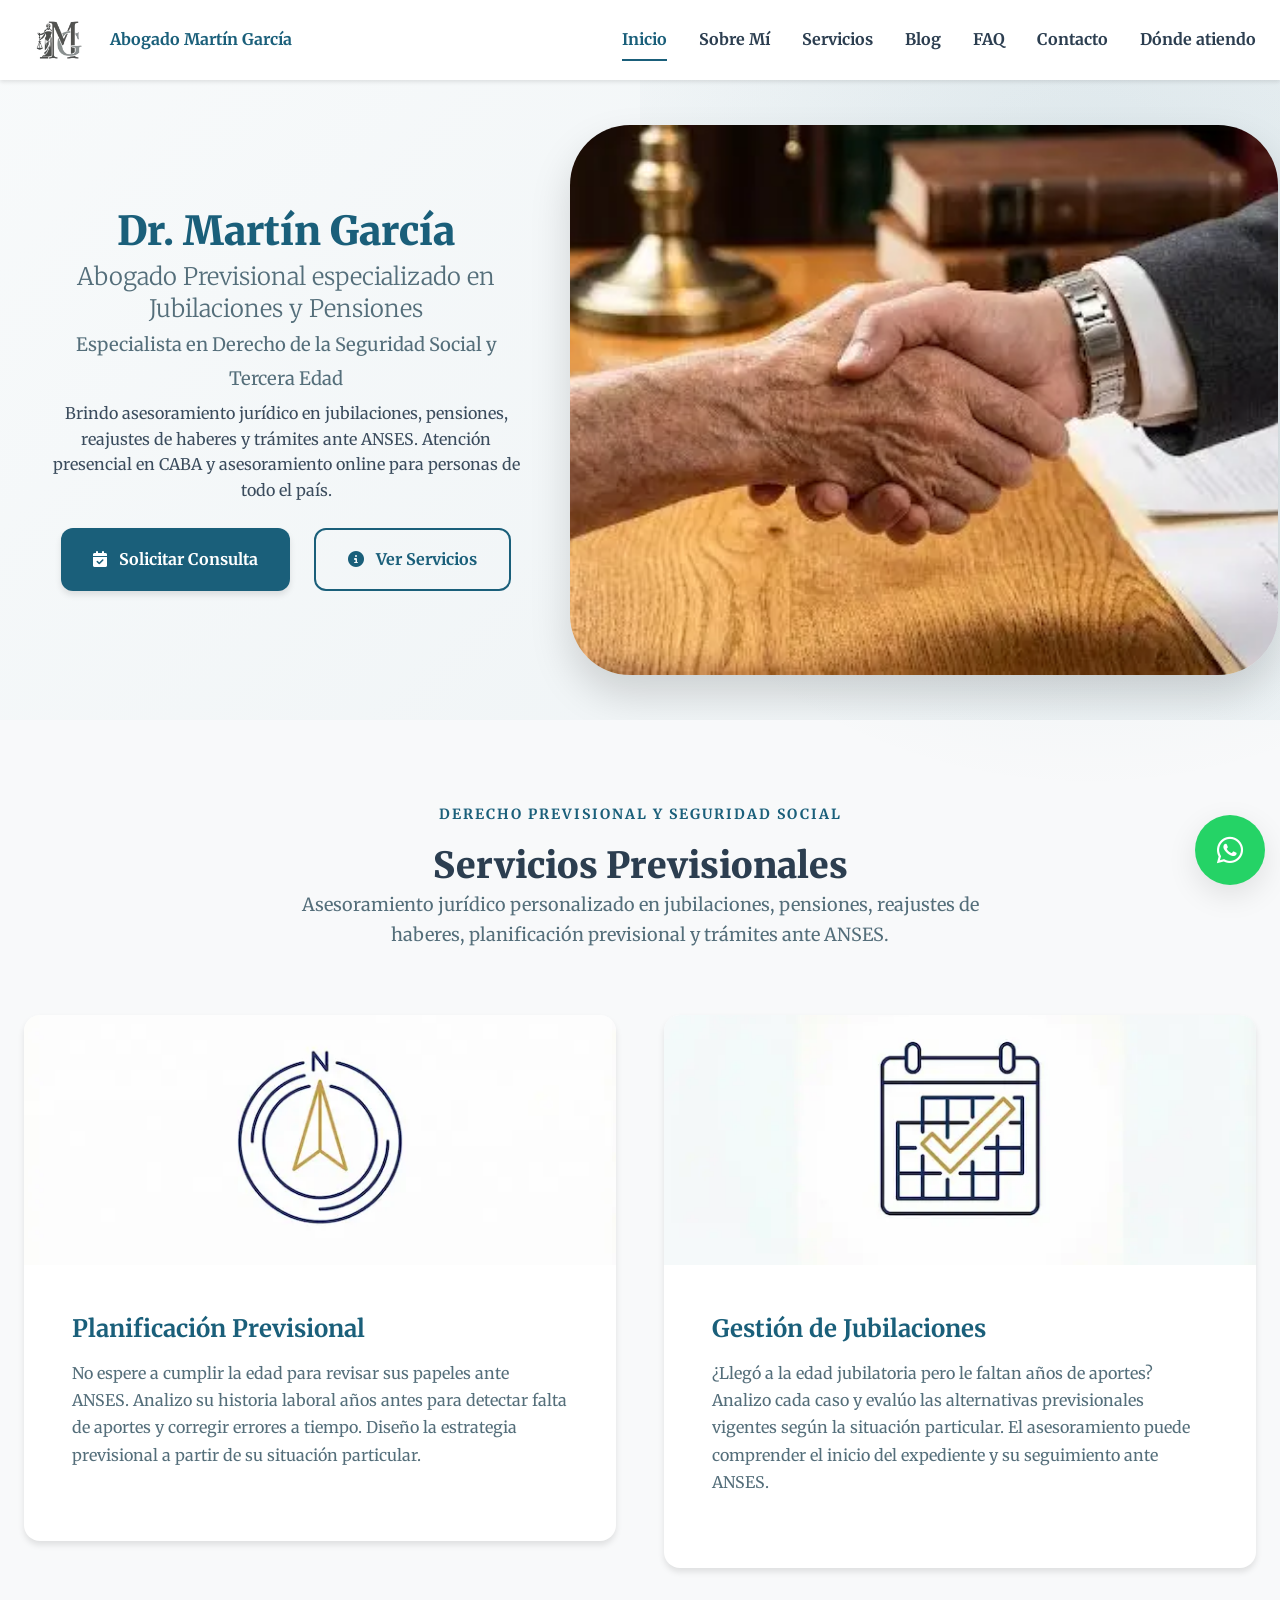
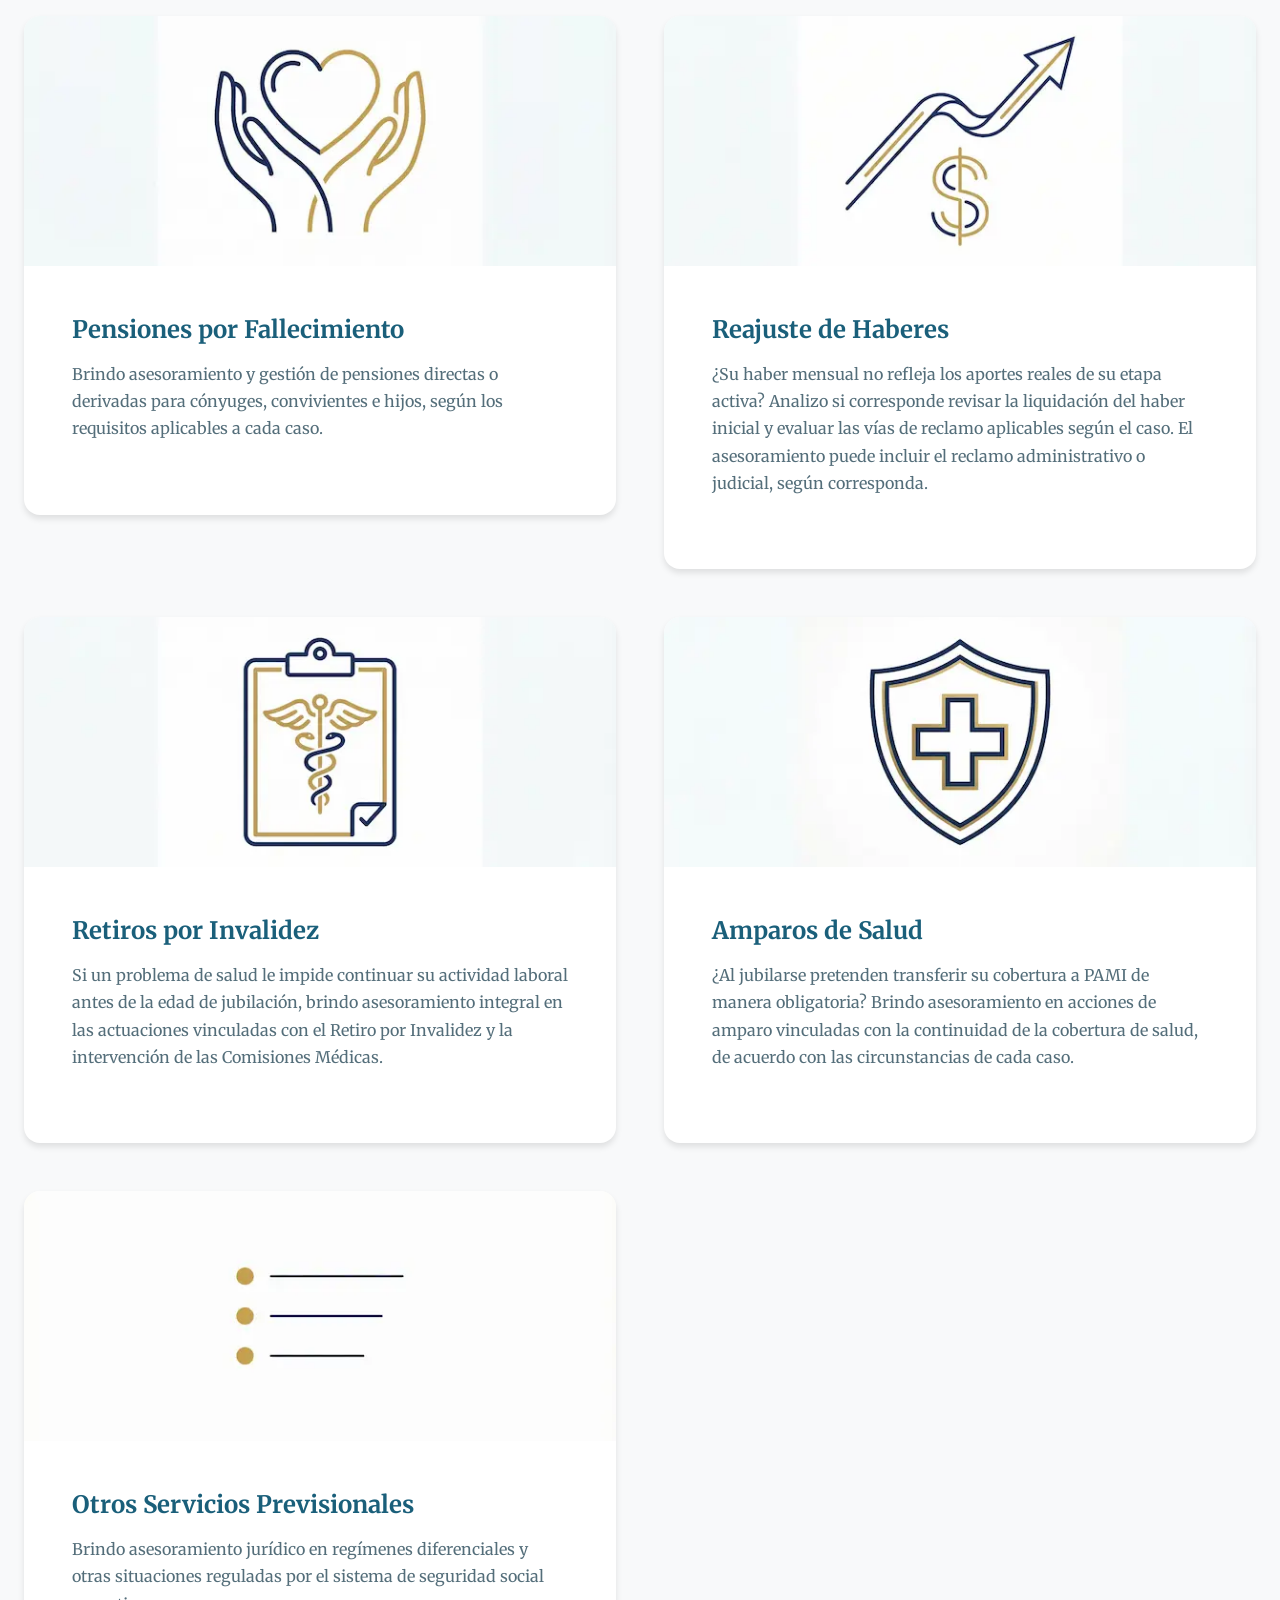
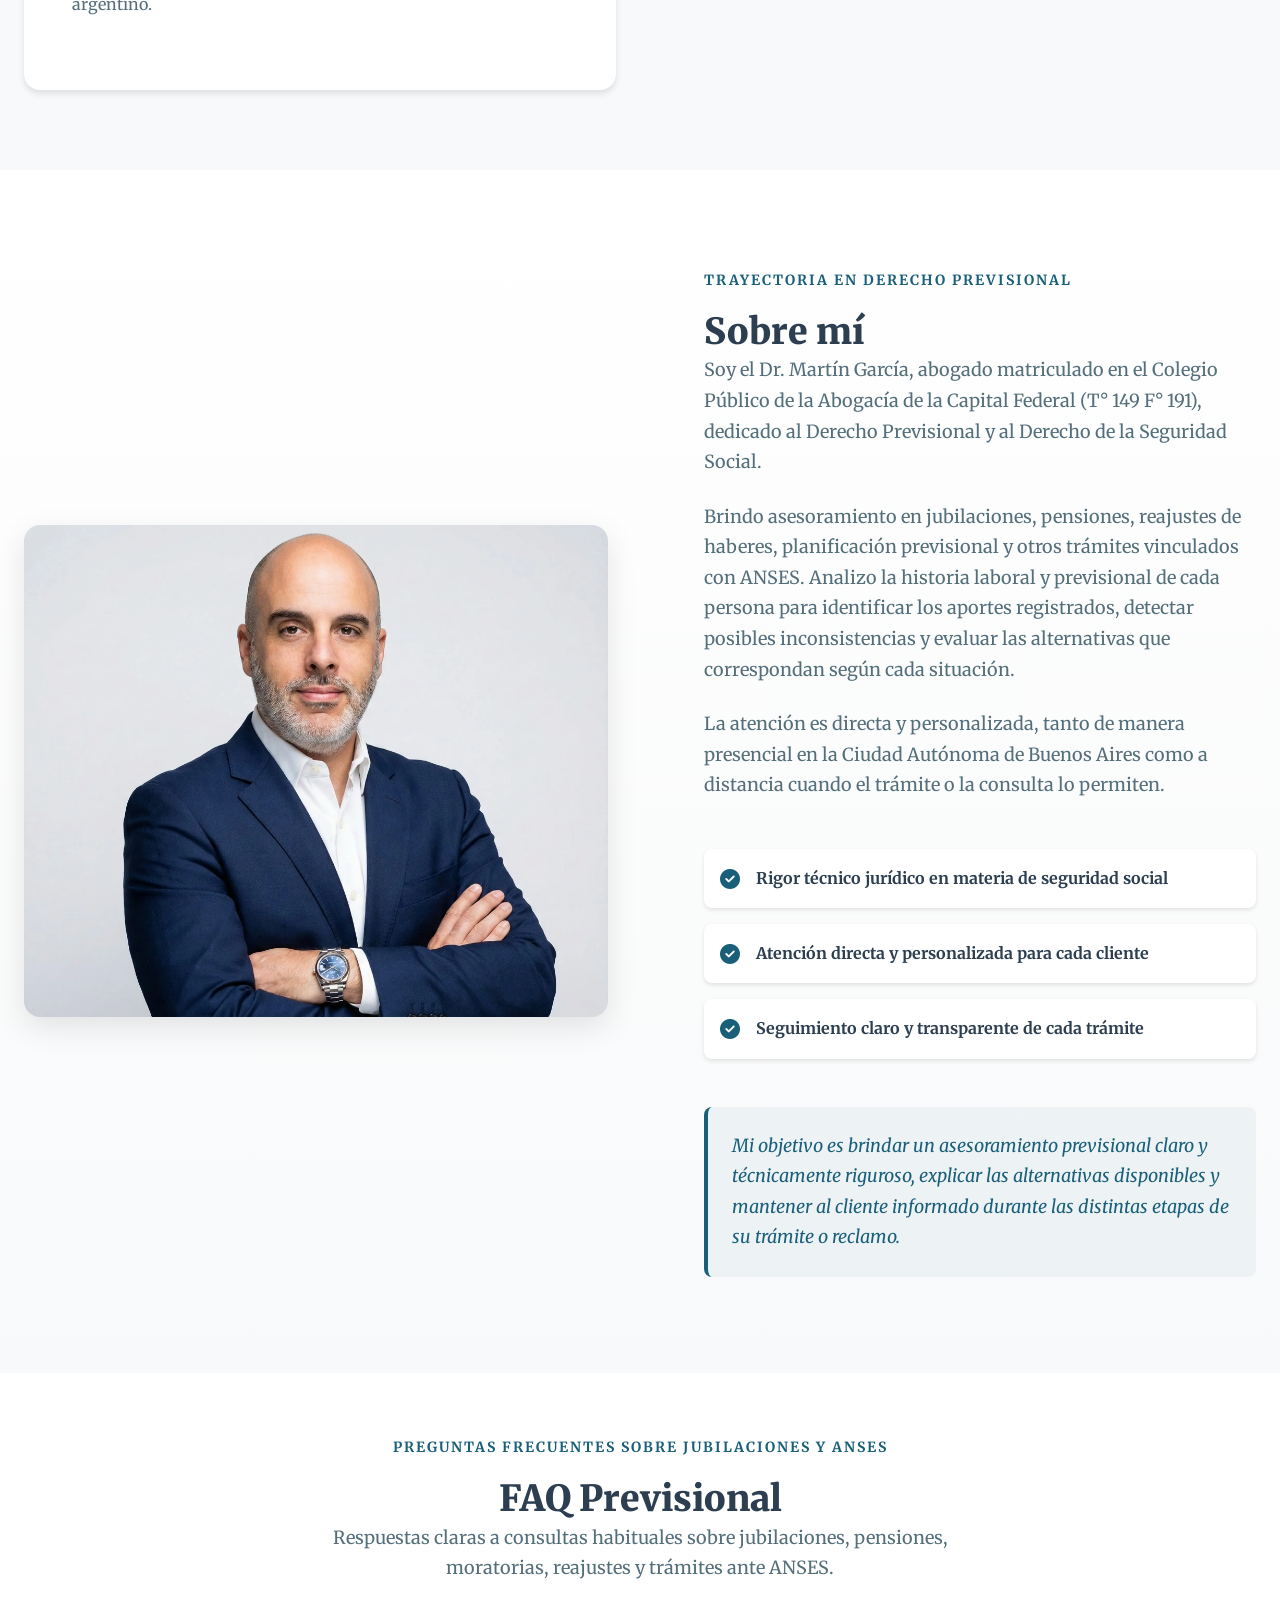
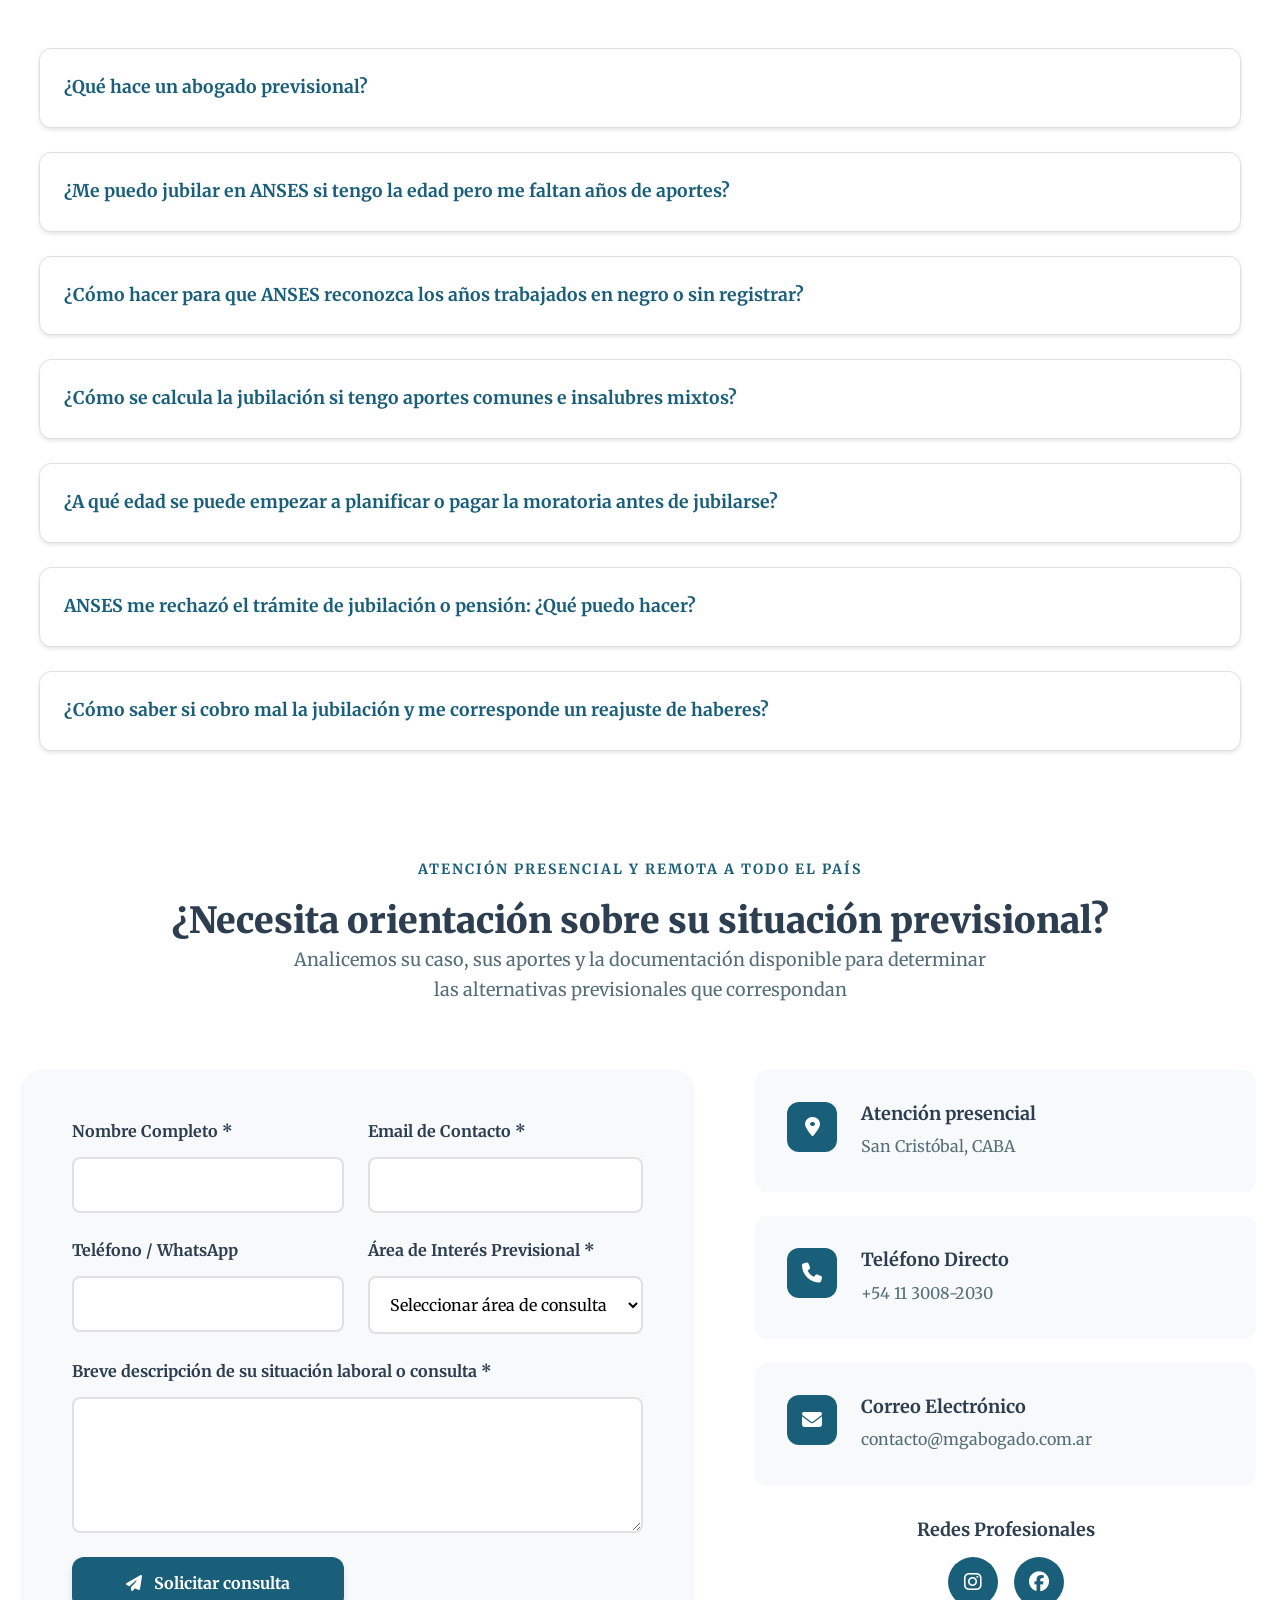
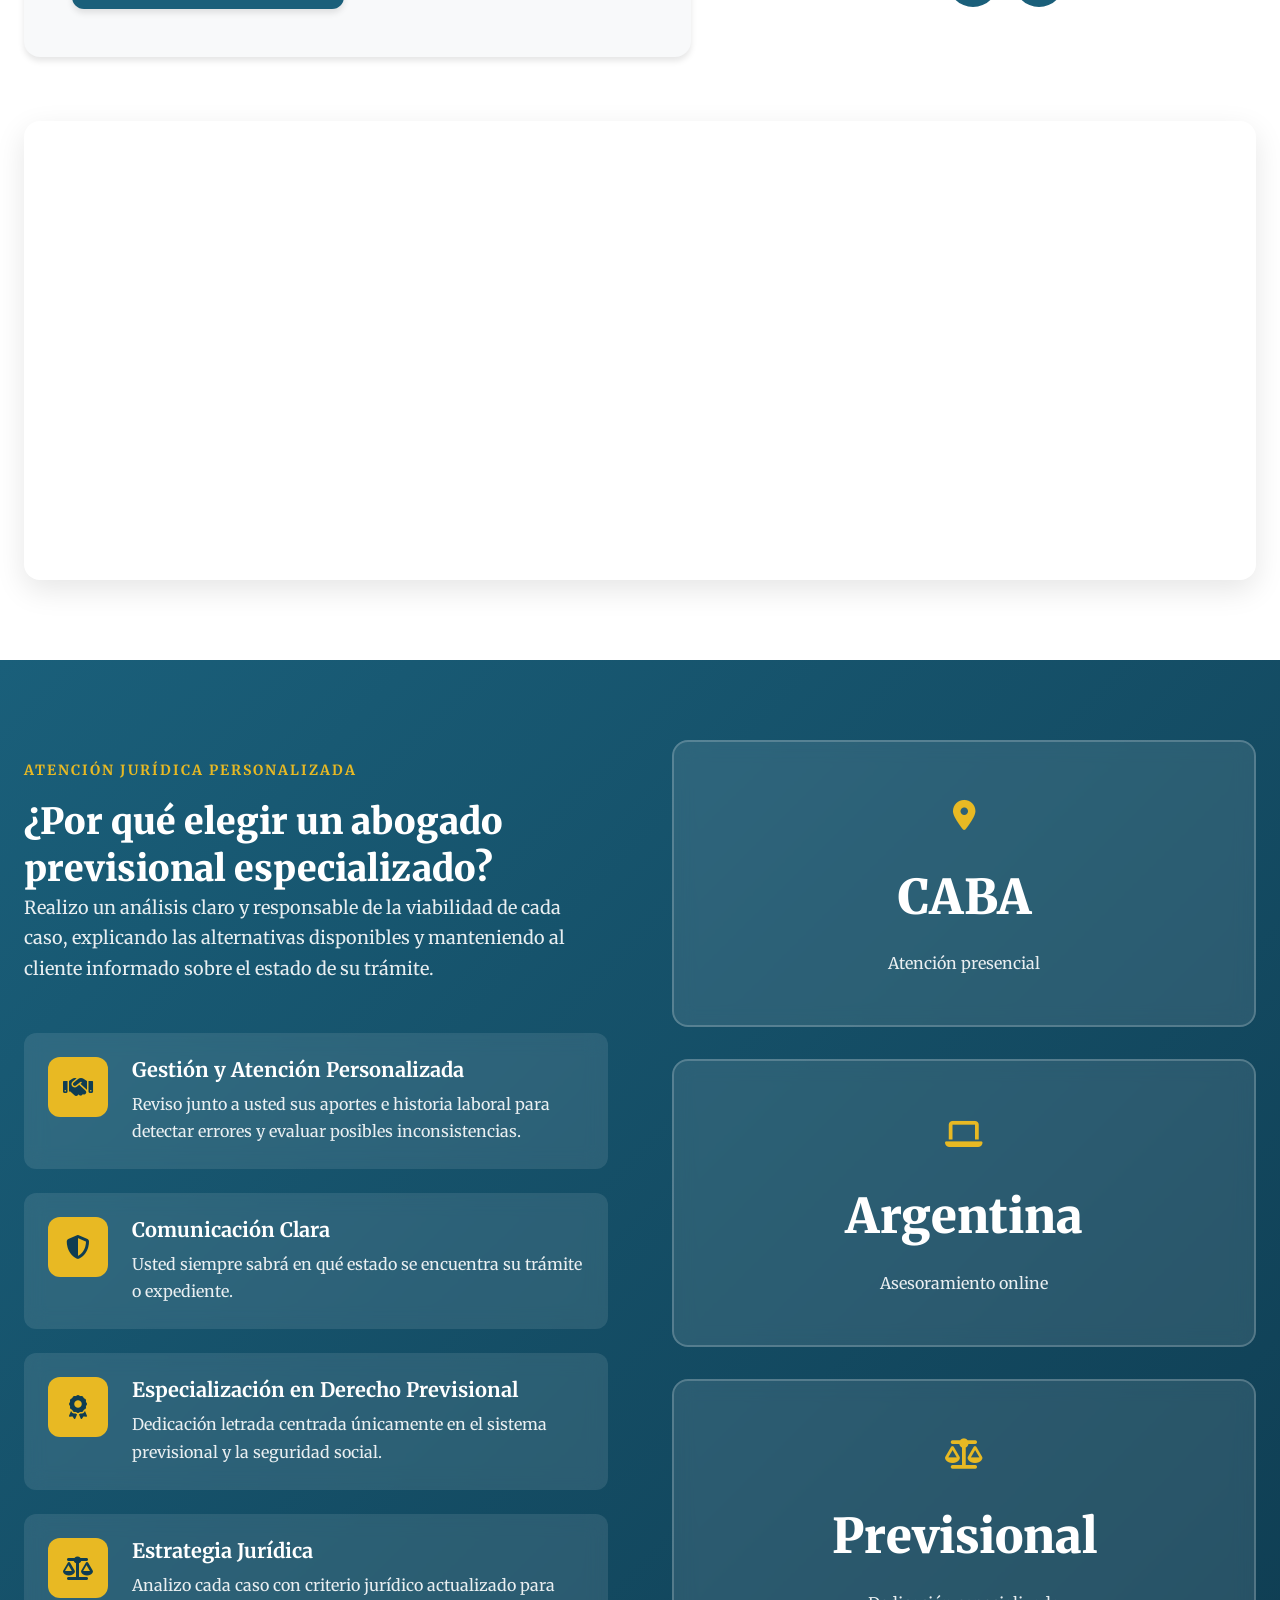
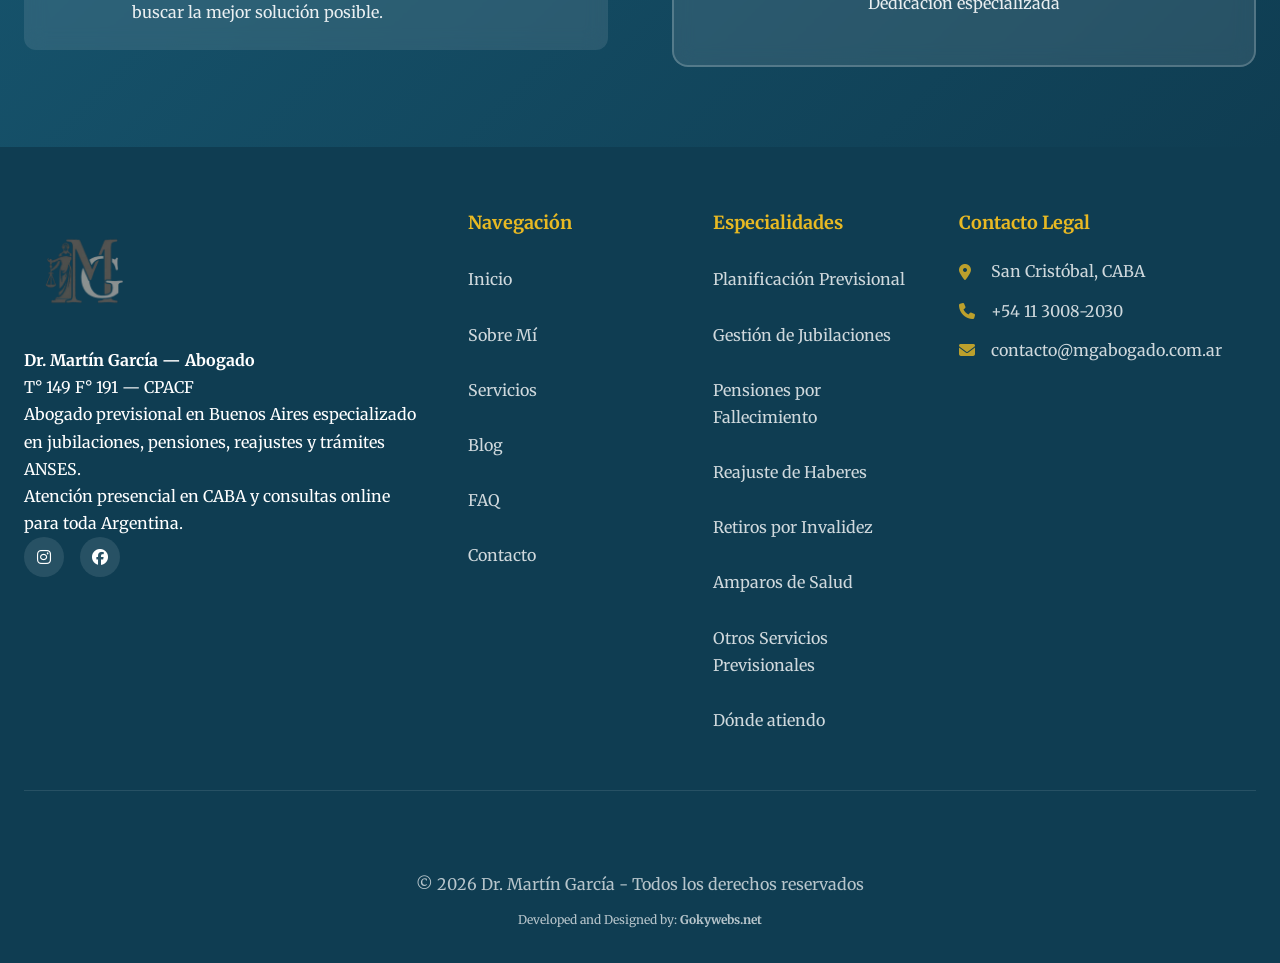
==== commit 1f3d7bfe: "Pasa a singular los plurales institucionales pendientes Ajusta home, amparos de salud y página geogr" ====
--- a/index.html
+++ b/index.html
@@ -24,8 +24,8 @@
     <meta name="theme-color" content="#1A2E40">
     
 
-    <title>Abogado Previsional en CABA | Jubilaciones y Pensiones</title>
-    <meta name="description" content="Abogado previsional en CABA especializado en jubilaciones, pensiones, reajustes de haberes y trámites ante ANSES. Atención presencial y online.">
+    <title>Dr. Martín García | Abogado Previsional en CABA</title>
+    <meta name="description" content="Asesoramiento directo del Dr. Martín García en jubilaciones, pensiones, reajustes y trámites ante ANSES. Atención presencial en CABA y online en todo el país.">
     <meta name="keywords" content="abogado previsional, jubilaciones, pensiones, ANSES, reajuste de haberes, amparo de salud, abogado previsional buenos aires, moratorias previsionales, retiro por invalidez, derecho previsional argentina, aportes jubilatorios">
     <meta name="author" content="Dr. Martín García">
     <meta name="robots" content="index, follow, max-image-preview:large">
@@ -52,7 +52,7 @@
     
     <link rel="canonical" href="https://mgabogado.com.ar/">
 <link rel="alternate" hreflang="es-AR" href="https://mgabogado.com.ar/">
-<link rel="alternate" hreflang="en" href="https://mgabogado.com.ar/en">
+<link rel="alternate" hreflang="en" href="https://mgabogado.com.ar/en/">
 <link rel="alternate" hreflang="x-default" href="https://mgabogado.com.ar/">
    <link rel="preload" as="image" href="images/Logo.webp">
     <link rel="stylesheet" href="styles.css">
@@ -130,7 +130,6 @@
 {
   "@context": "https://schema.org",
   "@graph": [
-
     {
       "@type": "Person",
       "@id": "https://mgabogado.com.ar/#person",
@@ -150,10 +149,6 @@
         "addressRegion": "CABA",
         "addressCountry": "AR"
       },
-      "areaServed": [
-        {"@type": "City", "name": "Ciudad Autónoma de Buenos Aires"},
-        {"@type": "Country", "name": "Argentina"}
-      ],
       "knowsAbout": [
         "Derecho Previsional",
         "Derecho de la Seguridad Social",
@@ -175,16 +170,121 @@
         "@type": "OfferCatalog",
         "name": "Servicios Jurídicos Previsionales",
         "itemListElement": [
-          {"@type": "Offer", "itemOffered": {"@type": "Service", "name": "Planificación Previsional"}},
-          {"@type": "Offer", "itemOffered": {"@type": "Service", "name": "Gestión de Jubilaciones"}},
-          {"@type": "Offer", "itemOffered": {"@type": "Service", "name": "Pensiones por Fallecimiento"}},
-          {"@type": "Offer", "itemOffered": {"@type": "Service", "name": "Reajuste de Haberes"}},
-          {"@type": "Offer", "itemOffered": {"@type": "Service", "name": "Retiro por Invalidez"}},
-          {"@type": "Offer", "itemOffered": {"@type": "Service", "name": "Amparos de Salud"}}
+          {
+            "@type": "Offer",
+            "areaServed": [
+              {
+                "@type": "City",
+                "name": "Ciudad Autónoma de Buenos Aires"
+              },
+              {
+                "@type": "Country",
+                "name": "Argentina"
+              }
+            ],
+            "itemOffered": {
+              "@id": "https://mgabogado.com.ar/planificacion-previsional#service"
+            }
+          },
+          {
+            "@type": "Offer",
+            "areaServed": [
+              {
+                "@type": "City",
+                "name": "Ciudad Autónoma de Buenos Aires"
+              },
+              {
+                "@type": "Country",
+                "name": "Argentina"
+              }
+            ],
+            "itemOffered": {
+              "@id": "https://mgabogado.com.ar/gestion-jubilaciones#service"
+            }
+          },
+          {
+            "@type": "Offer",
+            "areaServed": [
+              {
+                "@type": "City",
+                "name": "Ciudad Autónoma de Buenos Aires"
+              },
+              {
+                "@type": "Country",
+                "name": "Argentina"
+              }
+            ],
+            "itemOffered": {
+              "@id": "https://mgabogado.com.ar/pensiones-por-fallecimiento#service"
+            }
+          },
+          {
+            "@type": "Offer",
+            "areaServed": [
+              {
+                "@type": "City",
+                "name": "Ciudad Autónoma de Buenos Aires"
+              },
+              {
+                "@type": "Country",
+                "name": "Argentina"
+              }
+            ],
+            "itemOffered": {
+              "@id": "https://mgabogado.com.ar/reajuste-de-haberes#service"
+            }
+          },
+          {
+            "@type": "Offer",
+            "areaServed": [
+              {
+                "@type": "City",
+                "name": "Ciudad Autónoma de Buenos Aires"
+              },
+              {
+                "@type": "Country",
+                "name": "Argentina"
+              }
+            ],
+            "itemOffered": {
+              "@id": "https://mgabogado.com.ar/retiro-por-invalidez#service"
+            }
+          },
+          {
+            "@type": "Offer",
+            "areaServed": [
+              {
+                "@type": "City",
+                "name": "Ciudad Autónoma de Buenos Aires"
+              },
+              {
+                "@type": "Country",
+                "name": "Argentina"
+              }
+            ],
+            "itemOffered": {
+              "@id": "https://mgabogado.com.ar/amparos-de-salud#service"
+            }
+          },
+          {
+            "@type": "Offer",
+            "areaServed": [
+              {
+                "@type": "City",
+                "name": "Ciudad Autónoma de Buenos Aires"
+              },
+              {
+                "@type": "Country",
+                "name": "Argentina"
+              }
+            ],
+            "itemOffered": {
+              "@id": "https://mgabogado.com.ar/otros-servicios-previsionales#service"
+            }
+          }
         ]
       }
     },
-
     {
       "@type": "WebSite",
       "@id": "https://mgabogado.com.ar/#website",
@@ -195,7 +295,6 @@
       },
       "inLanguage": "es-AR"
     },
-
     {
       "@type": "WebPage",
       "@id": "https://mgabogado.com.ar/#webpage",
@@ -205,7 +304,9 @@
         "@id": "https://mgabogado.com.ar/#website"
       },
       "about": [
-        {"@id": "https://mgabogado.com.ar/#person"},
+        {
+          "@id": "https://mgabogado.com.ar/#person"
+        },
         {
           "@type": "DefinedTerm",
           "name": "Derecho Previsional"
@@ -229,8 +330,70 @@
         "@type": "ImageObject",
         "url": "https://mgabogado.com.ar/images/Logos/Martin%20Garcia%20Servicios%20Legales%20-%20Isotipo.png"
       }
+    },
+    {
+      "@type": "Service",
+      "@id": "https://mgabogado.com.ar/planificacion-previsional#service",
+      "name": "Planificación Previsional",
+      "url": "https://mgabogado.com.ar/planificacion-previsional",
+      "provider": {
+        "@id": "https://mgabogado.com.ar/#person"
+      }
+    },
+    {
+      "@type": "Service",
+      "@id": "https://mgabogado.com.ar/gestion-jubilaciones#service",
+      "name": "Gestión de Jubilaciones y Moratorias",
+      "url": "https://mgabogado.com.ar/gestion-jubilaciones",
+      "provider": {
+        "@id": "https://mgabogado.com.ar/#person"
+      }
+    },
+    {
+      "@type": "Service",
+      "@id": "https://mgabogado.com.ar/pensiones-por-fallecimiento#service",
+      "name": "Gestión de Pensiones por Fallecimiento ante ANSES",
+      "url": "https://mgabogado.com.ar/pensiones-por-fallecimiento",
+      "provider": {
+        "@id": "https://mgabogado.com.ar/#person"
+      }
+    },
+    {
+      "@type": "Service",
+      "@id": "https://mgabogado.com.ar/reajuste-de-haberes#service",
+      "name": "Reajuste de Haberes Jubilatorios",
+      "url": "https://mgabogado.com.ar/reajuste-de-haberes",
+      "provider": {
+        "@id": "https://mgabogado.com.ar/#person"
+      }
+    },
+    {
+      "@type": "Service",
+      "@id": "https://mgabogado.com.ar/retiro-por-invalidez#service",
+      "name": "Gestión y Apelación de Retiro por Invalidez",
+      "url": "https://mgabogado.com.ar/retiro-por-invalidez",
+      "provider": {
+        "@id": "https://mgabogado.com.ar/#person"
+      }
+    },
+    {
+      "@type": "Service",
+      "@id": "https://mgabogado.com.ar/amparos-de-salud#service",
+      "name": "Amparos de Salud y Conservación de Cobertura",
+      "url": "https://mgabogado.com.ar/amparos-de-salud",
+      "provider": {
+        "@id": "https://mgabogado.com.ar/#person"
+      }
+    },
+    {
+      "@type": "Service",
+      "@id": "https://mgabogado.com.ar/otros-servicios-previsionales#service",
+      "name": "Otros Servicios Previsionales y de Seguridad Social",
+      "url": "https://mgabogado.com.ar/otros-servicios-previsionales",
+      "provider": {
+        "@id": "https://mgabogado.com.ar/#person"
+      }
     }
-
   ]
 }
 </script>
@@ -287,7 +450,7 @@
                         <a href="#contacto" class="nav__link" title="Contactar al Dr. Martín García">Contacto</a>
                     </li>
                     <li class="nav__item">
-                        <a href="abogado-previsional-buenos-aires.html" class="nav__link" title="Dónde atendemos">Dónde atendemos</a>
+                        <a href="/abogado-previsional-buenos-aires" class="nav__link" title="Dónde atiendo">Dónde atiendo</a>
                     </li>
                 </ul>
                 <div class="nav__close" id="nav-close">
@@ -364,7 +527,7 @@
             </div>
 
             <div class="services__grid">
-                <a href="planificacion-previsional.html" class="service-card-link">
+                <a href="/planificacion-previsional" class="service-card-link">
 
 <div class="service-card" data-aos="fade-up" data-aos-delay="100">
                     <div class="service-card__image">
@@ -381,13 +544,13 @@
                             <li><i class="fas fa-chevron-right"></i> Detección de aportes no registrados</li>
                             <li><i class="fas fa-chevron-right"></i> Corrección de datos patrimoniales</li>
                             <li><i class="fas fa-chevron-right"></i> Estrategia de jubilación anticipada</li>
-                            <li><i class="fas fa-chevron-right"></i> Maximización del haber previsional</li>
+                            <li><i class="fas fa-chevron-right"></i> Análisis de alternativas y estimación del haber previsional</li>
                         </ul>
                     </div>
                 </div>
 
 </a>
-<a href="gestion-jubilaciones.html" class="service-card-link">                
+<a href="/gestion-jubilaciones" class="service-card-link">                
 <div class="service-card" data-aos="fade-up" data-aos-delay="200">
                     <div class="service-card__image">
                         <img src="images/jubilaciones.webp" alt="Icono de Gestión de Jubilaciones ordinarias y especiales">                    </div> 
@@ -406,7 +569,7 @@
                     </div>
                 </div>
 </a>
-<a href="pensiones-por-fallecimiento.html" class="service-card-link">
+<a href="/pensiones-por-fallecimiento" class="service-card-link">
                 <div class="service-card" data-aos="fade-up" data-aos-delay="300">
                     <div class="service-card__image">
                         <img src="images/pensiones.webp" alt="Icono de trámite de Pensiones por fallecimiento">
@@ -426,7 +589,7 @@
                     </div>
                 </div>
 </a>
-<a href="reajuste-de-haberes.html" class="service-card-link">
+<a href="/reajuste-de-haberes" class="service-card-link">
                 <div class="service-card" data-aos="fade-up" data-aos-delay="400">
                     <div class="service-card__image">
                         <img src="images/reajuste.webp" alt="Icono de Reajuste de Haberes y demandas judiciales">
@@ -446,7 +609,7 @@
                     </div>
                 </div>
 </a>
-<a href="retiro-por-invalidez.html" class="service-card-link">
+<a href="/retiro-por-invalidez" class="service-card-link">
                 <div class="service-card" data-aos="fade-up" data-aos-delay="500">
                     <div class="service-card__image">
                         <img src="images/retiro.webp" alt="Icono de Retiro por Invalidez y comisiones médicas">
@@ -467,7 +630,7 @@
                     </div>
                 </div>
 </a>
-<a href="amparos-de-salud.html" class="service-card-link">
+<a href="/amparos-de-salud" class="service-card-link">
                 <div class="service-card" data-aos="fade-up" data-aos-delay="600">
                     <div class="service-card__image">
                         <img src="images/amparo.webp" alt="Icono de Amparos de Salud y protección de cobertura médica">
@@ -772,7 +935,7 @@
                             </div>
                             <div class="why-us__item-content">
                                 <h4>Estrategia Jurídica</h4>
-                                <p>Analizamos cada caso con criterio jurídico actualizado para buscar la mejor solución posible.</p>
+                                <p>Analizo cada caso con criterio jurídico actualizado para buscar la mejor solución posible.</p>
                             </div>
                         </div>
                     </div>
@@ -849,14 +1012,14 @@
                 <div class="footer__links">
                     <h4 class="footer__title">Especialidades</h4>
                     <ul class="footer__list">
-                        <li><a href="planificacion-previsional.html" class="footer__link">Planificación Previsional</a></li>
-                        <li><a href="gestion-jubilaciones.html" class="footer__link">Gestión de Jubilaciones</a></li>
-                        <li><a href="pensiones-por-fallecimiento.html" class="footer__link">Pensiones por Fallecimiento</a></li>
-                        <li><a href="reajuste-de-haberes.html" class="footer__link">Reajuste de Haberes</a></li>
-                        <li><a href="retiro-por-invalidez.html" class="footer__link">Retiros por Invalidez</a></li>
-                        <li><a href="amparos-de-salud.html" class="footer__link">Amparos de Salud</a></li>
+                        <li><a href="/planificacion-previsional" class="footer__link">Planificación Previsional</a></li>
+                        <li><a href="/gestion-jubilaciones" class="footer__link">Gestión de Jubilaciones</a></li>
+                        <li><a href="/pensiones-por-fallecimiento" class="footer__link">Pensiones por Fallecimiento</a></li>
+                        <li><a href="/reajuste-de-haberes" class="footer__link">Reajuste de Haberes</a></li>
+                        <li><a href="/retiro-por-invalidez" class="footer__link">Retiros por Invalidez</a></li>
+                        <li><a href="/amparos-de-salud" class="footer__link">Amparos de Salud</a></li>
                         <li><a href="/otros-servicios-previsionales" class="footer__link">Otros Servicios Previsionales</a></li>
-                        <li><a href="abogado-previsional-buenos-aires.html" class="footer__link">Dónde atendemos</a></li>
+                        <li><a href="/abogado-previsional-buenos-aires" class="footer__link">Dónde atiendo</a></li>
                     </ul>
                 </div>
 
